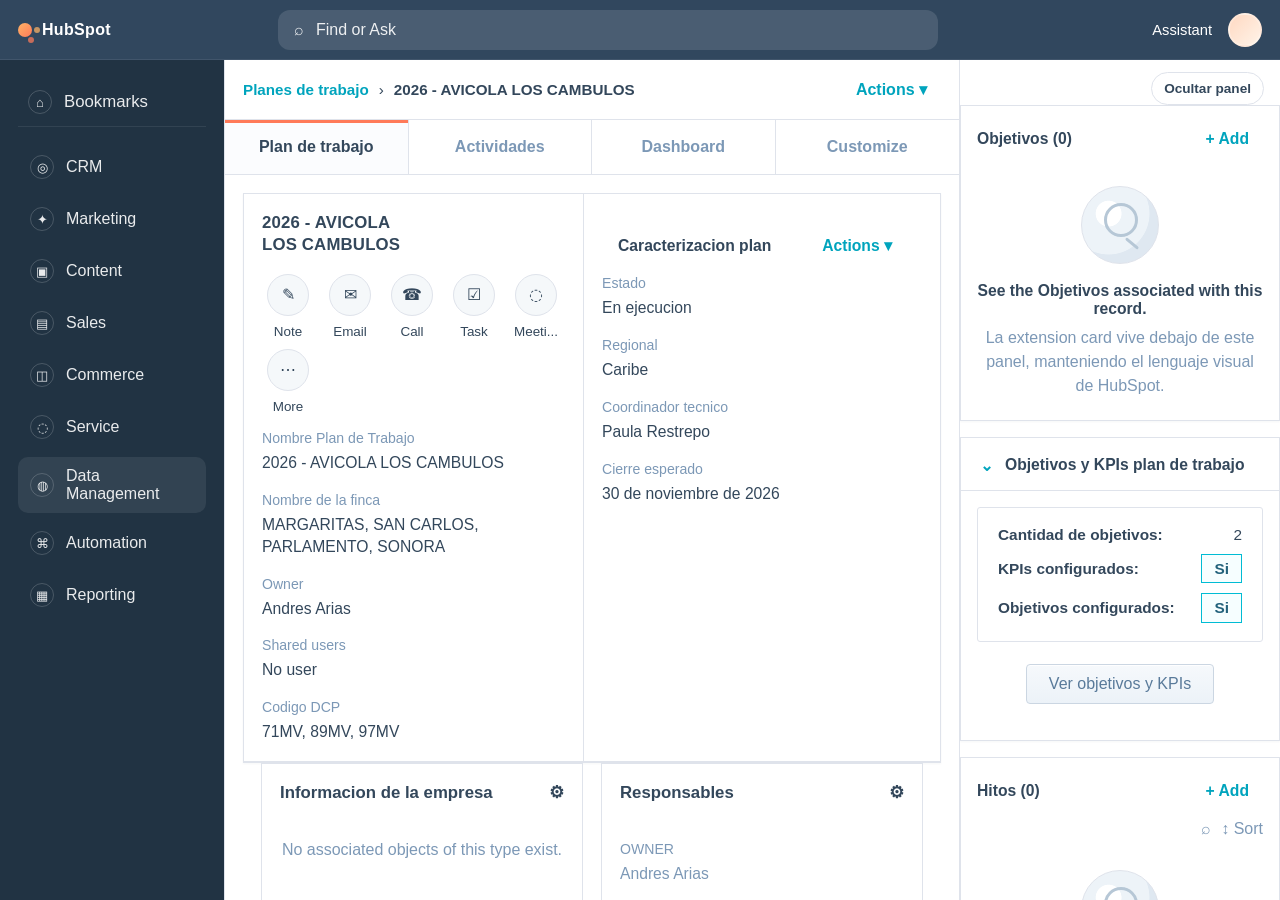
==== bios/mockup-objetivos/index.html @ b8843701 "Multiple mockup" ====
<!DOCTYPE html>
<html lang="es">
<head>
	<meta charset="UTF-8">
	<meta name="viewport" content="width=device-width, initial-scale=1.0">
	<title>Detalle HubSpot - Objetivos</title>
	<style>
		:root {
			--navy: #213343;
			--navy-soft: #2f4559;
			--surface: #f5f8fa;
			--panel: #ffffff;
			--line: #dfe3eb;
			--line-strong: #cbd6e2;
			--text: #33475b;
			--muted: #7c98b6;
			--brand: #ff7a59;
			--brand-strong: #e66a4a;
			--teal: #00a4bd;
			--teal-soft: #e5f5f8;
			--shadow: 0 10px 24px rgba(33, 51, 67, 0.08);
			--radius: 14px;
		}

		* {
			box-sizing: border-box;
		}

		body {
			margin: 0;
			min-height: 100vh;
			font-family: "Segoe UI", Aptos, sans-serif;
			background: var(--surface);
			color: var(--text);
		}

		button,
		input,
		select {
			font: inherit;
		}

		.app-shell {
			display: grid;
			grid-template-rows: 60px 1fr;
			min-height: 100vh;
		}

		.topbar {
			display: grid;
			grid-template-columns: 240px 1fr auto;
			align-items: center;
			gap: 20px;
			padding: 0 18px;
			background: #31475e;
			color: #ffffff;
			border-bottom: 1px solid rgba(255, 255, 255, 0.08);
		}

		.brand {
			display: flex;
			align-items: center;
			gap: 10px;
			font-weight: 700;
			letter-spacing: 0.02em;
		}

		.brand-mark {
			width: 14px;
			height: 14px;
			border-radius: 50%;
			background: linear-gradient(135deg, #ffb366, var(--brand));
			box-shadow: 12px 0 0 -4px rgba(255, 179, 102, 0.72), 6px 10px 0 -4px rgba(255, 122, 89, 0.72);
		}

		.searchbar {
			display: flex;
			align-items: center;
			gap: 10px;
			max-width: 660px;
			padding: 0 16px;
			height: 40px;
			border-radius: 12px;
			background: rgba(255, 255, 255, 0.12);
			color: rgba(255, 255, 255, 0.9);
		}

		.searchbar input {
			width: 100%;
			border: 0;
			outline: 0;
			color: inherit;
			background: transparent;
		}

		.searchbar input::placeholder {
			color: rgba(255, 255, 255, 0.78);
		}

		.topbar-actions {
			display: flex;
			align-items: center;
			gap: 16px;
			font-size: 0.92rem;
		}

		.avatar {
			width: 34px;
			height: 34px;
			border-radius: 50%;
			background: linear-gradient(135deg, #ffd9c2, #fff3e8);
			border: 2px solid rgba(255, 255, 255, 0.22);
		}

		.workspace {
			display: grid;
			grid-template-columns: 284px minmax(680px, 1fr) 360px;
			min-height: 0;
		}

		.workspace.is-right-rail-hidden {
			grid-template-columns: 284px minmax(680px, 1fr);
		}

		.sidebar {
			background: var(--navy);
			color: rgba(255, 255, 255, 0.9);
			padding: 18px 18px 28px;
		}

		.sidebar-section-title {
			display: flex;
			align-items: center;
			gap: 12px;
			padding: 12px 10px;
			font-size: 1.05rem;
			border-bottom: 1px solid rgba(255, 255, 255, 0.08);
			margin-bottom: 18px;
		}

		.sidebar-nav {
			display: grid;
			gap: 8px;
		}

		.sidebar-item {
			display: flex;
			align-items: center;
			gap: 12px;
			padding: 10px 12px;
			border-radius: 10px;
			color: inherit;
			text-decoration: none;
		}

		.sidebar-item:hover,
		.sidebar-item.is-active {
			background: rgba(255, 255, 255, 0.08);
		}

		.nav-icon,
		.icon-circle,
		.mini-icon {
			display: inline-flex;
			align-items: center;
			justify-content: center;
			flex: 0 0 auto;
			border-radius: 50%;
		}

		.nav-icon {
			width: 24px;
			height: 24px;
			border: 1px solid rgba(255, 255, 255, 0.18);
			font-size: 0.82rem;
		}

		.main {
			padding: 0;
			background: var(--panel);
			border-right: 1px solid var(--line);
			border-left: 1px solid var(--line);
			min-width: 0;
		}

		.workspace.is-right-rail-hidden .main {
			border-right: 0;
		}

		.main-scroll,
		.right-scroll {
			height: calc(100vh - 60px);
			overflow: auto;
		}

		.main-header {
			display: flex;
			justify-content: space-between;
			align-items: center;
			gap: 16px;
			padding: 10px 18px;
			border-bottom: 1px solid var(--line);
			background: #ffffff;
			position: sticky;
			top: 0;
			z-index: 5;
		}

		.main-header-actions {
			display: flex;
			align-items: center;
			gap: 10px;
		}

		.breadcrumb {
			display: flex;
			align-items: center;
			gap: 10px;
			font-size: 0.95rem;
		}

		.breadcrumb a {
			color: var(--teal);
			text-decoration: none;
			font-weight: 700;
		}

		.tabbar {
			display: grid;
			grid-template-columns: repeat(4, 1fr);
			border-bottom: 1px solid var(--line);
			background: #ffffff;
		}

		.tab {
			padding: 18px 12px;
			text-align: center;
			border-right: 1px solid var(--line);
			font-weight: 600;
			color: var(--text);
			cursor: pointer;
			transition: background 140ms ease, box-shadow 140ms ease, color 140ms ease;
		}

		.tab:last-child {
			border-right: 0;
		}

		.tab.is-disabled {
			cursor: default;
			color: var(--muted);
			background: #ffffff;
		}

		.tab.is-active {
			box-shadow: inset 0 3px 0 0 var(--brand);
			background: #fbfcfe;
		}

		.content-grid {
			display: grid;
			gap: 18px;
			padding: 18px;
		}

		.content-view[hidden] {
			display: none;
		}

		.embedded-card {
			background: #ffffff;
			border: 1px solid var(--line);
			box-shadow: 0 1px 2px rgba(33, 51, 67, 0.04);
			overflow: hidden;
		}

		.embedded-header {
			display: flex;
			align-items: center;
			justify-content: space-between;
			gap: 16px;
			padding: 16px 18px;
			border-bottom: 1px solid var(--line);
			background: #fbfcfe;
		}

		.embedded-header strong {
			font-size: 1rem;
		}

		.embedded-header span {
			color: var(--muted);
			font-size: 0.86rem;
		}

		.embedded-frame {
			width: 100%;
			height: 900px;
			border: 0;
			display: block;
			background: #f5f8fa;
		}

		.record-card,
		.panel-card,
		.extension-card {
			background: #ffffff;
			border: 1px solid var(--line);
			border-radius: 0;
			box-shadow: 0 1px 2px rgba(33, 51, 67, 0.04);
		}

		.record-overview {
			display: grid;
			grid-template-columns: minmax(260px, 340px) 1fr;
			border-bottom: 1px solid var(--line);
		}

		.record-main {
			padding: 18px;
			border-right: 1px solid var(--line);
		}

		.record-main h1 {
			margin: 0 0 18px;
			font-size: 1.05rem;
			line-height: 1.3;
			letter-spacing: 0.01em;
		}

		.action-strip {
			display: flex;
			gap: 10px;
			flex-wrap: wrap;
			margin-bottom: 16px;
		}

		.action-item {
			display: grid;
			justify-items: center;
			gap: 8px;
			min-width: 52px;
			color: var(--text);
			font-size: 0.84rem;
		}

		.icon-circle {
			width: 42px;
			height: 42px;
			background: #f5f8fa;
			border: 1px solid var(--line);
			font-size: 1rem;
		}

		.summary-block {
			padding: 18px;
		}

		.section-header {
			display: flex;
			align-items: center;
			justify-content: space-between;
			gap: 10px;
			padding: 18px 18px 12px;
			font-weight: 700;
			font-size: 1.05rem;
		}

		.section-header.compact {
			padding: 14px 16px 10px;
			font-size: 0.98rem;
		}

		.meta-list {
			display: grid;
			gap: 18px;
		}

		.meta-item {
			display: grid;
			gap: 6px;
		}

		.meta-item span {
			font-size: 0.88rem;
			color: var(--muted);
		}

		.meta-item strong {
			font-size: 0.98rem;
			font-weight: 500;
			line-height: 1.4;
		}

		.dual-card {
			display: grid;
			grid-template-columns: repeat(2, minmax(0, 1fr));
			gap: 18px;
			padding: 0 18px 18px;
		}

		.info-card {
			min-height: 210px;
			background: #ffffff;
			border: 1px solid var(--line);
		}

		.info-content {
			padding: 26px 18px 30px;
			text-align: center;
			color: var(--muted);
			font-size: 1rem;
		}

		.kpi-card {
			margin: 0 18px 18px;
			border: 1px solid var(--line);
			background: #ffffff;
		}

		.kpi-body {
			padding: 18px;
			display: grid;
			gap: 14px;
		}

		.kpi-title {
			font-size: 1.05rem;
			font-weight: 700;
		}

		.kpi-meta {
			display: flex;
			gap: 12px;
			flex-wrap: wrap;
			color: var(--muted);
		}

		.kpi-value {
			display: inline-flex;
			align-items: center;
			gap: 8px;
			font-size: 1.85rem;
			font-weight: 800;
			color: var(--teal);
		}

		.progress-track {
			height: 10px;
			border-radius: 999px;
			background: #eaf0f6;
			overflow: hidden;
		}

		.progress-track span {
			display: block;
			height: 100%;
			width: 72%;
			background: linear-gradient(90deg, var(--teal), var(--brand));
		}

		.right-rail {
			background: #ffffff;
		}

		.workspace.is-right-rail-hidden .right-rail {
			display: none;
		}

		.rail-header {
			display: flex;
			justify-content: flex-end;
			padding: 12px 16px 0;
		}

		.rail-toggle,
		.rail-reopen {
			display: inline-flex;
			align-items: center;
			gap: 8px;
			padding: 8px 12px;
			border: 1px solid var(--line);
			border-radius: 999px;
			background: #ffffff;
			color: var(--text);
			font-size: 0.85rem;
			font-weight: 600;
		}

		.rail-toggle:hover,
		.rail-reopen:hover {
			background: #f5f8fa;
		}

		.rail-reopen {
			display: none;
		}

		.workspace.is-right-rail-hidden .rail-reopen {
			display: inline-flex;
		}

		.panel-card + .panel-card,
		.panel-card + .extension-card,
		.extension-card + .panel-card {
			margin-top: 16px;
		}

		.panel-body {
			padding: 18px 16px 22px;
		}

		.empty-illustration {
			width: 78px;
			height: 78px;
			margin: 0 auto 18px;
			border-radius: 50%;
			background: radial-gradient(circle at 35% 35%, #ffffff 0 18%, #edf3f8 19% 58%, #dfe8f1 59% 100%);
			border: 1px solid var(--line);
			position: relative;
		}

		.empty-illustration::after {
			content: "";
			position: absolute;
			width: 28px;
			height: 28px;
			border: 3px solid #b6c7d6;
			border-radius: 50%;
			left: 22px;
			top: 16px;
		}

		.empty-illustration::before {
			content: "";
			position: absolute;
			width: 16px;
			height: 3px;
			background: #b6c7d6;
			transform: rotate(40deg);
			right: 18px;
			bottom: 18px;
			border-radius: 999px;
		}

		.empty-title,
		.empty-copy {
			text-align: center;
		}

		.empty-title {
			margin: 0 0 8px;
			font-size: 0.98rem;
			font-weight: 700;
		}

		.empty-copy {
			margin: 0;
			line-height: 1.5;
			color: var(--muted);
		}

		.panel-toolbar {
			display: flex;
			justify-content: flex-end;
			gap: 10px;
			padding: 0 16px 14px;
			color: var(--muted);
		}

		.button-link,
		.button-primary,
		.button-secondary {
			border-radius: 8px;
			padding: 10px 14px;
			cursor: pointer;
			transition: background 140ms ease, transform 140ms ease, box-shadow 140ms ease;
		}

		.button-link {
			background: transparent;
			border: 0;
			color: var(--teal);
			font-weight: 700;
		}

		.button-primary {
			border: 1px solid var(--brand);
			background: var(--brand);
			color: #ffffff;
			font-weight: 700;
			box-shadow: 0 6px 16px rgba(255, 122, 89, 0.22);
		}

		.button-secondary {
			border: 1px solid var(--line-strong);
			background: #ffffff;
			color: var(--text);
		}

		.button-primary:hover,
		.button-secondary:hover,
		.button-link:hover {
			transform: translateY(-1px);
		}

		.extension-card {
			padding-bottom: 20px;
			overflow: hidden;
			background: #ffffff;
		}

		.extension-header {
			display: flex;
			align-items: center;
			gap: 10px;
			padding: 18px 16px 16px;
			font-size: 0.98rem;
			font-weight: 800;
			color: var(--text);
			border-bottom: 1px solid var(--line);
		}

		.extension-chevron {
			display: inline-flex;
			align-items: center;
			justify-content: center;
			width: 18px;
			height: 18px;
			color: var(--teal);
			font-size: 1rem;
			font-weight: 700;
		}

		.extension-content {
			padding: 16px;
			display: grid;
			gap: 16px;
		}

		.extension-content h3 {
			margin: 0;
			font-size: 1rem;
		}

		.extension-content p {
			margin: 0;
			line-height: 1.55;
			color: var(--muted);
		}

		.extension-summary {
			padding: 18px 20px;
			border: 1px solid var(--line);
			border-radius: 3px;
			background: #ffffff;
		}

		.extension-summary-title {
			margin: 0 0 12px;
			font-size: 0.98rem;
			font-weight: 800;
		}

		.extension-summary-grid {
			display: grid;
			gap: 10px;
		}

		.extension-summary-row {
			display: grid;
			grid-template-columns: 1fr auto;
			gap: 10px;
			align-items: center;
			font-size: 0.96rem;
		}

		.extension-summary-row strong {
			font-weight: 800;
		}

		.extension-status {
			display: inline-flex;
			align-items: center;
			padding: 6px 12px;
			border: 1px solid #00bcd4;
			color: #23627c;
			background: #f6feff;
			font-weight: 700;
			line-height: 1;
		}

		.extension-link {
			display: flex;
			justify-content: flex-end;
			color: var(--teal);
			font-weight: 800;
			text-decoration: none;
		}

		.extension-actions {
			display: flex;
			justify-content: center;
			padding-top: 6px;
		}

		.chat-button {
			min-width: 84px;
			padding: 10px 22px;
			border: 1px solid var(--line-strong);
			border-radius: 4px;
			background: linear-gradient(180deg, #f6f9fc, #ecf2f8);
			color: #597a9a;
			font-weight: 500;
			box-shadow: inset 0 1px 0 rgba(255, 255, 255, 0.9);
		}

		.chat-button:hover {
			background: linear-gradient(180deg, #ffffff, #edf3f8);
			transform: translateY(-1px);
		}

		.metric-grid {
			display: grid;
			grid-template-columns: repeat(2, minmax(0, 1fr));
			gap: 10px;
		}

		.metric-pill {
			padding: 10px 12px;
			border-radius: 10px;
			background: #f5f8fa;
			border: 1px solid var(--line);
		}

		.metric-pill span {
			display: block;
			font-size: 0.78rem;
			color: var(--muted);
			margin-bottom: 4px;
		}

		.metric-pill strong {
			font-size: 1rem;
		}

		.modal-backdrop {
			position: fixed;
			inset: 0;
			background: rgba(33, 51, 67, 0.58);
			backdrop-filter: blur(7px);
			-webkit-backdrop-filter: blur(7px);
			display: none;
			align-items: center;
			justify-content: center;
			padding: 28px;
			z-index: 20;
		}

		.modal-backdrop.is-open {
			display: flex;
		}

		.modal {
			width: min(1440px, calc(100% - 96px));
			height: min(82vh, 760px);
			background: #ffffff;
			border-radius: 3px;
			box-shadow: 0 28px 80px rgba(16, 24, 32, 0.34);
			overflow: hidden;
			display: grid;
			grid-template-rows: auto 1fr;
		}

		.modal-header {
			display: flex;
			justify-content: space-between;
			align-items: center;
			gap: 16px;
			padding: 22px 34px;
			background: #11b5b9;
			color: #ffffff;
		}

		.modal-title {
			display: grid;
			gap: 6px;
		}

		.modal-title strong {
			font-size: 1.2rem;
			font-weight: 800;
		}

		.modal-title span {
			color: rgba(255, 255, 255, 0.84);
			font-size: 0.92rem;
		}

		.modal-frame {
			display: grid;
			grid-template-rows: auto 1fr;
			gap: 18px;
			padding: 26px 44px 40px;
			background: #ffffff;
			overflow: hidden;
		}

		.modal-tabs {
			display: inline-flex;
			align-items: center;
			gap: 4px;
			padding: 4px;
			border: 1px solid var(--line);
			border-radius: 999px;
			background: #f5f8fa;
			width: fit-content;
		}

		.modal-tab {
			border: 0;
			border-radius: 999px;
			padding: 6px 12px;
			background: transparent;
			color: var(--muted);
			font-weight: 700;
			font-size: 0.84rem;
			line-height: 1;
		}

		.modal-tab.is-active {
			background: #ffffff;
			color: var(--text);
			box-shadow: 0 4px 12px rgba(33, 51, 67, 0.1);
		}

		.modal-tab-panel {
			min-height: 600px;
			overflow: hidden;
		}

		.modal iframe {
			width: 100%;
			height: 100%;
			min-height: 600px;
			border: 0;
			background: #ffffff;
			display: block;
		}

		.modal-close {
			width: 38px;
			height: 38px;
			padding: 0;
			border: 0;
			border-radius: 999px;
			background: transparent;
			color: #ffffff;
			font-size: 2rem;
			line-height: 1;
			cursor: pointer;
		}

		.modal-close:hover {
			background: rgba(255, 255, 255, 0.12);
			transform: none;
		}

		.hidden {
			display: none;
		}

		@media (max-width: 1360px) {
			.workspace {
				grid-template-columns: 224px minmax(540px, 1fr) 320px;
			}

			.workspace.is-right-rail-hidden {
				grid-template-columns: 224px minmax(540px, 1fr);
			}
		}

		@media (max-width: 1120px) {
			.topbar {
				grid-template-columns: 1fr;
				height: auto;
				padding: 14px 16px;
			}

			.workspace {
				grid-template-columns: 1fr;
			}

			.sidebar {
				display: none;
			}

			.main {
				border-left: 0;
				border-right: 0;
			}

			.workspace.is-right-rail-hidden {
				grid-template-columns: 1fr;
			}

			.main-scroll,
			.right-scroll {
				height: auto;
			}
		}

		@media (max-width: 760px) {
			.record-overview,
			.dual-card,
			.metric-grid,
			.tabbar {
				grid-template-columns: 1fr;
			}

			.main-header,
			.main-header-actions {
				align-items: flex-start;
				flex-direction: column;
			}

			.extension-summary-row {
				grid-template-columns: 1fr;
			}

			.main-header {
				align-items: flex-start;
				flex-direction: column;
			}

			.action-strip {
				justify-content: flex-start;
			}

			.modal {
				width: 100%;
				height: 92vh;
			}

			.modal-header {
				padding: 18px 20px;
			}

			.modal-frame {
				padding: 14px;
			}
		}

		/* ================================================================
		   MOBILE SHELL — visible solo en pantallas pequeñas
		   ================================================================ */
		.mobile-shell {
			display: none;
		}

		@media (max-width: 680px) {
			/* Ocultar la versión desktop */
			.app-shell {
				display: none !important;
			}

			/* Mostrar el shell móvil */
			.mobile-shell {
				display: flex;
				flex-direction: column;
				min-height: 100dvh;
				background: #f3f6f9;
				font-family: "Segoe UI", Aptos, sans-serif;
				color: #213343;
			}

			/* ---- Top bar ---- */
			.m-topbar {
				display: flex;
				align-items: center;
				gap: 10px;
				padding: 14px 16px 10px;
				background: #ffffff;
				border-bottom: 1px solid #e3eaf1;
				position: sticky;
				top: 0;
				z-index: 10;
			}

			.m-back-btn {
				display: inline-flex;
				align-items: center;
				justify-content: center;
				width: 36px;
				height: 36px;
				border: none;
				background: transparent;
				color: #00a4bd;
				font-size: 1.3rem;
				cursor: pointer;
				flex: 0 0 auto;
				padding: 0;
			}

			.m-topbar-center {
				flex: 1;
				min-width: 0;
			}

			.m-topbar-eyebrow {
				font-size: 0.72rem;
				color: #7c98b6;
				text-transform: uppercase;
				letter-spacing: 0.06em;
				font-weight: 600;
			}

			.m-topbar-title {
				font-size: 1.05rem;
				font-weight: 800;
				color: #213343;
				line-height: 1.2;
				white-space: nowrap;
				overflow: hidden;
				text-overflow: ellipsis;
			}

			.m-menu-btn {
				display: inline-flex;
				align-items: center;
				justify-content: center;
				width: 36px;
				height: 36px;
				border: none;
				background: transparent;
				color: #213343;
				font-size: 1.3rem;
				cursor: pointer;
				flex: 0 0 auto;
				padding: 0;
			}

			/* ---- Tab bar ---- */
			.m-tabs {
				display: flex;
				background: #ffffff;
				border-bottom: 1px solid #e3eaf1;
				overflow-x: auto;
				scrollbar-width: none;
			}

			.m-tabs::-webkit-scrollbar {
				display: none;
			}

			.m-tab {
				flex: 0 0 auto;
				padding: 14px 20px;
				font-size: 0.92rem;
				font-weight: 600;
				color: #7c98b6;
				border: none;
				background: transparent;
				cursor: pointer;
				white-space: nowrap;
				border-bottom: 3px solid transparent;
				margin-bottom: -1px;
				transition: color 140ms ease, border-color 140ms ease;
			}

			.m-tab.is-active {
				color: #00a4bd;
				border-bottom-color: #00a4bd;
			}

			/* ---- Content area ---- */
			.m-content {
				flex: 1;
				overflow-y: auto;
				padding-bottom: 80px;
			}

			.m-panel {
				display: none;
			}

			.m-panel.is-active {
				display: block;
			}

			/* ---- Filter row ---- */
			.m-filter-row {
				padding: 12px 16px;
			}

			.m-filter-btn {
				display: inline-flex;
				align-items: center;
				gap: 8px;
				padding: 9px 16px;
				border: 1.5px solid #c5d5e4;
				border-radius: 999px;
				background: #ffffff;
				color: #213343;
				font-size: 0.88rem;
				font-weight: 600;
				cursor: pointer;
			}

			.m-filter-chevron {
				font-size: 0.8rem;
				color: #7c98b6;
			}

			/* ---- Action circles ---- */
			.m-actions {
				display: flex;
				justify-content: center;
				gap: 28px;
				padding: 20px 16px 16px;
				background: #ffffff;
				border-bottom: 1px solid #e3eaf1;
			}

			.m-action-item {
				display: flex;
				flex-direction: column;
				align-items: center;
				gap: 8px;
				cursor: pointer;
			}

			.m-action-circle {
				width: 52px;
				height: 52px;
				border-radius: 50%;
				border: 1.5px solid #c5d5e4;
				background: #ffffff;
				display: flex;
				align-items: center;
				justify-content: center;
				font-size: 1.2rem;
				color: #00a4bd;
				transition: background 140ms ease, border-color 140ms ease;
			}

			.m-action-circle:hover {
				background: #f0f6fa;
				border-color: #00a4bd;
			}

			.m-action-label {
				font-size: 0.75rem;
				color: #213343;
				font-weight: 500;
				text-align: center;
			}

			/* ---- Timeline / feed ---- */
			.m-timeline {
				padding: 16px;
				display: grid;
				gap: 8px;
			}

			.m-timeline-month {
				font-size: 1rem;
				font-weight: 700;
				color: #213343;
				padding: 8px 0 4px;
			}

			.m-feed-card {
				background: #ffffff;
				border-radius: 12px;
				padding: 14px 16px;
				box-shadow: 0 1px 4px rgba(33, 51, 67, 0.06);
				border: 1px solid #e3eaf1;
			}

			.m-feed-card-label {
				font-size: 0.8rem;
				color: #7c98b6;
				margin-bottom: 6px;
				font-weight: 500;
			}

			.m-feed-card-value {
				font-size: 0.92rem;
				color: #213343;
				font-weight: 600;
				display: inline-flex;
				align-items: center;
				gap: 6px;
				padding: 5px 12px;
				border: 1px solid #c5d5e4;
				border-radius: 6px;
				background: #f8fbfd;
			}

			/* ---- Flat list (Actividad & Información) ---- */
			.m-list-section {
				background: #ffffff;
				border-top: 1px solid #e3eaf1;
				border-bottom: 1px solid #e3eaf1;
				margin-bottom: 8px;
			}

			.m-list-section-header {
				display: flex;
				align-items: center;
				justify-content: space-between;
				padding: 16px 18px;
				background: #f3f6f9;
				border-bottom: 1px solid #e3eaf1;
				font-size: 0.95rem;
				font-weight: 600;
				color: #213343;
				cursor: pointer;
				user-select: none;
			}

			.m-list-section-header svg {
				transition: transform 200ms ease;
			}

			.m-list-section-header.is-collapsed svg {
				transform: rotate(180deg);
			}

			.m-list-row {
				display: flex;
				align-items: center;
				justify-content: space-between;
				padding: 17px 18px;
				border-bottom: 1px solid #edf2f7;
				cursor: pointer;
				background: #ffffff;
			}

			.m-list-row:last-child {
				border-bottom: none;
			}

			.m-list-row:active {
				background: #f3f8fa;
			}

			.m-list-row-label {
				font-size: 0.97rem;
				color: #213343;
				font-weight: 400;
			}

			.m-list-row-link {
				align-items: flex-start;
				gap: 12px;
			}

			.m-list-row-link-content {
				flex: 1;
				min-width: 0;
				display: grid;
				gap: 3px;
			}

			.m-list-row-link-title {
				font-size: 0.78rem;
				line-height: 1.2;
				color: #425b76;
				font-weight: 600;
			}

			.m-list-row-link-url {
				font-size: 0.99rem;
				line-height: 1.2;
				color: #0d6e79;
				font-weight: 500;
				text-decoration: none;
				white-space: nowrap;
				overflow: hidden;
				text-overflow: ellipsis;
			}

			.m-list-row-link-url:hover {
				text-decoration: underline;
			}

			.m-list-row-menu {
				border: none;
				background: transparent;
				padding: 2px 0;
				line-height: 1;
				color: #00a4bd;
				cursor: pointer;
				flex: 0 0 auto;
			}

			.m-list-row-chevron {
				color: #00a4bd;
				display: flex;
				align-items: center;
				flex: 0 0 auto;
			}

			.m-list-body.is-collapsed {
				display: none;
			}

			/* ---- Activity action buttons (above list) ---- */
			.m-activity-actions {
				display: flex;
				justify-content: center;
				padding: 14px 0 8px;
				border-bottom: 1px solid #e3eaf1;
				background: #ffffff;
				margin-bottom: 8px;
			}

			.m-activity-action-btn {
				flex: 1;
				max-width: 112px;
				display: flex;
				flex-direction: column;
				align-items: center;
				gap: 7px;
				border: none;
				background: transparent;
				cursor: pointer;
				padding: 6px 6px 10px;
			}

			.m-activity-action-icon {
				width: 48px;
				height: 48px;
				border-radius: 50%;
				border: 1.5px solid #c5d5e4;
				background: #ffffff;
				display: flex;
				align-items: center;
				justify-content: center;
				color: #00a4bd;
				transition: background 140ms ease;
			}

			.m-activity-action-btn:active .m-activity-action-icon {
				background: #eaf7fa;
			}

			.m-activity-action-label {
				font-size: 0.76rem;
				font-weight: 500;
				color: #213343;
				text-align: center;
				line-height: 1.3;
			}

			/* ---- Info panel: campo-valor ---- */
			.m-info-section {
				margin: 12px 16px;
				background: #ffffff;
				border-radius: 12px;
				border: 1px solid #e3eaf1;
				overflow: hidden;
			}

			.m-info-section-title {
				display: flex;
				justify-content: space-between;
				align-items: center;
				padding: 14px 16px;
				border-bottom: 1px solid #e3eaf1;
				font-size: 0.9rem;
				font-weight: 700;
				color: #213343;
			}

			.m-info-section-edit {
				font-size: 0.8rem;
				color: #00a4bd;
				font-weight: 600;
				border: none;
				background: transparent;
				cursor: pointer;
			}

			.m-info-item {
				display: grid;
				grid-template-columns: 1fr 1fr;
				gap: 4px 12px;
				padding: 12px 16px;
				border-bottom: 1px solid #f0f5fa;
				align-items: start;
			}

			.m-info-item:last-child {
				border-bottom: none;
			}

			.m-info-label {
				font-size: 0.76rem;
				color: #7c98b6;
				font-weight: 600;
				text-transform: uppercase;
				letter-spacing: 0.04em;
				padding-top: 2px;
			}

			.m-info-value {
				font-size: 0.88rem;
				font-weight: 600;
				color: #213343;
				text-align: right;
			}

			/* ---- Objetivos panel ---- */
			.m-obj-card {
				margin: 12px 16px;
				background: #ffffff;
				border-radius: 12px;
				border: 1px solid #e3eaf1;
				overflow: hidden;
			}

			.m-obj-header {
				display: flex;
				align-items: center;
				justify-content: space-between;
				padding: 12px 16px;
				border-bottom: 1px solid #e3eaf1;
				background: #f8fbfd;
			}

			.m-obj-category {
				font-size: 0.72rem;
				text-transform: uppercase;
				letter-spacing: 0.1em;
				font-weight: 800;
				color: #00a4bd;
			}

			.m-obj-title {
				font-size: 0.92rem;
				font-weight: 700;
				color: #213343;
				padding: 12px 16px 6px;
			}

			.m-obj-meta {
				display: flex;
				gap: 8px;
				flex-wrap: wrap;
				padding: 0 16px 12px;
			}

			.m-tag {
				font-size: 0.74rem;
				padding: 3px 10px;
				border-radius: 999px;
				background: #eaf5f8;
				color: #0e7a90;
				font-weight: 600;
				border: 1px solid rgba(0,164,189,0.2);
			}

			.m-tag.warn {
				background: #fff4ec;
				color: #c45c1a;
				border-color: rgba(255,122,89,0.2);
			}

			.m-tag.ok {
				background: #e8faf5;
				color: #0a7256;
				border-color: rgba(0,189,165,0.2);
			}

			.m-task-row {
				display: flex;
				align-items: center;
				gap: 12px;
				padding: 10px 16px;
				border-top: 1px solid #f0f5fa;
			}

			.m-task-status-dot {
				width: 10px;
				height: 10px;
				border-radius: 50%;
				flex: 0 0 auto;
			}

			.m-task-status-dot.en-curso { background: #ffb366; }
			.m-task-status-dot.cumplido { background: #00bda5; }
			.m-task-status-dot.estancado { background: #f2545b; }

			.m-task-info {
				flex: 1;
				min-width: 0;
			}

			.m-task-name {
				font-size: 0.85rem;
				font-weight: 600;
				color: #213343;
				white-space: nowrap;
				overflow: hidden;
				text-overflow: ellipsis;
			}

			.m-task-sub {
				font-size: 0.75rem;
				color: #7c98b6;
				margin-top: 2px;
			}

			.m-task-pct {
				font-size: 0.82rem;
				font-weight: 800;
				color: #00a4bd;
				flex: 0 0 auto;
			}

			/* ---- Ver más ---- */
			.m-view-all {
				display: flex;
				justify-content: center;
				padding: 12px 16px;
			}

			.m-view-all button {
				width: 100%;
				padding: 12px;
				border: 1.5px solid #c5d5e4;
				border-radius: 10px;
				background: #ffffff;
				color: #00a4bd;
				font-size: 0.88rem;
				font-weight: 700;
				cursor: pointer;
			}

			/* ---- KPI card ---- */
			.m-kpi-card {
				margin: 12px 16px;
				background: #ffffff;
				border-radius: 12px;
				border: 1px solid #e3eaf1;
				padding: 14px 16px;
			}

			.m-kpi-label {
				font-size: 0.72rem;
				text-transform: uppercase;
				letter-spacing: 0.08em;
				color: #7c98b6;
				font-weight: 700;
				margin-bottom: 4px;
			}

			.m-kpi-name {
				font-size: 0.95rem;
				font-weight: 700;
				color: #213343;
				margin-bottom: 8px;
			}

			.m-kpi-meta {
				font-size: 0.76rem;
				color: #7c98b6;
				margin-bottom: 10px;
			}

			.m-kpi-value {
				font-size: 1.6rem;
				font-weight: 800;
				color: #00a4bd;
				display: flex;
				align-items: baseline;
				gap: 8px;
			}

			.m-kpi-value small {
				font-size: 0.82rem;
				color: #7c98b6;
				font-weight: 500;
			}

			.m-kpi-bar {
				height: 8px;
				border-radius: 999px;
				background: #e3eaf1;
				overflow: hidden;
				margin-top: 10px;
			}

			.m-kpi-bar-fill {
				height: 100%;
				border-radius: inherit;
				background: linear-gradient(90deg, #00a4bd, #ff7a59);
			}

			/* ---- Bottom nav ---- */
			.m-bottom-nav {
				position: fixed;
				bottom: 0;
				left: 0;
				right: 0;
				height: 64px;
				background: #ffffff;
				border-top: 1px solid #e3eaf1;
				display: flex;
				align-items: stretch;
				z-index: 10;
			}

			.m-nav-item {
				flex: 1;
				display: flex;
				flex-direction: column;
				align-items: center;
				justify-content: center;
				gap: 3px;
				font-size: 0.65rem;
				font-weight: 600;
				color: #7c98b6;
				cursor: pointer;
				border: none;
				background: transparent;
				padding: 0;
			}

			.m-nav-item.is-active {
				color: #00a4bd;
			}

			.m-nav-icon {
				font-size: 1.2rem;
				color: #00a4bd;
				display: flex;
				align-items: center;
				justify-content: center;
			}
		}
	</style>
</head>
<body>
	<div class="app-shell">
		<header class="topbar">
			<div class="brand">
				<span class="brand-mark" aria-hidden="true"></span>
				<span>HubSpot</span>
			</div>
			<label class="searchbar" aria-label="Buscar">
				<span aria-hidden="true">⌕</span>
				<input type="text" value="Find or Ask" aria-label="Find or Ask">
			</label>
			<div class="topbar-actions">
				<span>Assistant</span>
				<div class="avatar" aria-hidden="true"></div>
			</div>
		</header>

		<div class="workspace">
			<aside class="sidebar">
				<div class="sidebar-section-title">
					<span class="nav-icon">⌂</span>
					<span>Bookmarks</span>
				</div>
				<nav class="sidebar-nav" aria-label="Principal">
					<a class="sidebar-item" href="#"><span class="nav-icon">◎</span><span>CRM</span></a>
					<a class="sidebar-item" href="#"><span class="nav-icon">✦</span><span>Marketing</span></a>
					<a class="sidebar-item" href="#"><span class="nav-icon">▣</span><span>Content</span></a>
					<a class="sidebar-item" href="#"><span class="nav-icon">▤</span><span>Sales</span></a>
					<a class="sidebar-item" href="#"><span class="nav-icon">◫</span><span>Commerce</span></a>
					<a class="sidebar-item" href="#"><span class="nav-icon">◌</span><span>Service</span></a>
					<a class="sidebar-item is-active" href="#"><span class="nav-icon">◍</span><span>Data Management</span></a>
					<a class="sidebar-item" href="#"><span class="nav-icon">⌘</span><span>Automation</span></a>
					<a class="sidebar-item" href="#"><span class="nav-icon">▦</span><span>Reporting</span></a>
				</nav>
			</aside>

			<main class="main">
				<div class="main-scroll">
					<div class="main-header">
						<div class="breadcrumb">
							<a href="#">Planes de trabajo</a>
							<span>›</span>
							<strong>2026 - AVICOLA LOS CAMBULOS</strong>
						</div>
						<div class="main-header-actions">
							<button class="rail-reopen" id="showRightRail" type="button" aria-expanded="true" aria-controls="rightRail">Mostrar panel derecho</button>
							<button class="button-link" type="button">Actions ▾</button>
						</div>
					</div>

					<div class="tabbar" role="tablist" aria-label="Secciones">
						<div class="tab is-active" role="tab" aria-selected="true" tabindex="0" data-view="plan">Plan de trabajo</div>
						<div class="tab is-disabled" role="tab" aria-selected="false" aria-disabled="true">Actividades</div>
						<div class="tab is-disabled" role="tab" aria-selected="false" aria-disabled="true">Dashboard</div>
						<div class="tab is-disabled" role="tab" aria-selected="false" aria-disabled="true">Customize</div>
					</div>

					<div class="content-grid">
						<div class="content-view" data-content="plan">
						<section class="record-card">
							<div class="record-overview">
								<div class="record-main">
									<h1>2026 - AVICOLA<br>LOS CAMBULOS</h1>
									<div class="action-strip">
										<div class="action-item"><span class="icon-circle">✎</span><span>Note</span></div>
										<div class="action-item"><span class="icon-circle">✉</span><span>Email</span></div>
										<div class="action-item"><span class="icon-circle">☎</span><span>Call</span></div>
										<div class="action-item"><span class="icon-circle">☑</span><span>Task</span></div>
										<div class="action-item"><span class="icon-circle">◌</span><span>Meeti...</span></div>
										<div class="action-item"><span class="icon-circle">⋯</span><span>More</span></div>
									</div>

									<div class="meta-list">
										<div class="meta-item">
											<span>Nombre Plan de Trabajo</span>
											<strong>2026 - AVICOLA LOS CAMBULOS</strong>
										</div>
										<div class="meta-item">
											<span>Nombre de la finca</span>
											<strong>MARGARITAS, SAN CARLOS, PARLAMENTO, SONORA</strong>
										</div>
										<div class="meta-item">
											<span>Owner</span>
											<strong>Andres Arias</strong>
										</div>
										<div class="meta-item">
											<span>Shared users</span>
											<strong>No user</strong>
										</div>
										<div class="meta-item">
											<span>Codigo DCP</span>
											<strong>71MV, 89MV, 97MV</strong>
										</div>
									</div>
								</div>

								<div class="summary-block">
									<div class="section-header compact">
										<span>Caracterizacion plan</span>
										<button class="button-link" type="button">Actions ▾</button>
									</div>
									<div class="meta-list">
										<div class="meta-item">
											<span>Estado</span>
											<strong>En ejecucion</strong>
										</div>
										<div class="meta-item">
											<span>Regional</span>
											<strong>Caribe</strong>
										</div>
										<div class="meta-item">
											<span>Coordinador tecnico</span>
											<strong>Paula Restrepo</strong>
										</div>
										<div class="meta-item">
											<span>Cierre esperado</span>
											<strong>30 de noviembre de 2026</strong>
										</div>
									</div>
								</div>
							</div>
						</section>

						<div class="dual-card">
							<section class="info-card">
								<div class="section-header">
									<span>Informacion de la empresa</span>
									<span class="mini-icon">⚙</span>
								</div>
								<div class="info-content">No associated objects of this type exist.</div>
							</section>

							<section class="info-card">
								<div class="section-header">
									<span>Responsables</span>
									<span class="mini-icon">⚙</span>
								</div>
								<div class="info-content" style="text-align:left; display:grid; gap:18px;">
									<div class="meta-item"><span>OWNER</span><strong>Andres Arias</strong></div>
									<div class="meta-item"><span>REQUIERO ESPECIALISTA</span><strong>--</strong></div>
									<div class="meta-item"><span>SHARED USERS</span><strong>--</strong></div>
								</div>
							</section>
						</div>

						<section class="kpi-card">
							<div class="section-header">
								<span>KPIs</span>
								<span class="mini-icon">⌄</span>
							</div>
							<div class="kpi-body">
								<div class="kpi-title">Hembras Trabajando</div>
								<div class="kpi-meta">
									<span>Association: MARGARITAS, SAN CARLOS, PARLAMENTO, SONORA</span>
									<span>Ultima actualizacion: hoy 08:45</span>
								</div>
								<div class="kpi-value">72% <small style="font-size:0.9rem; color:var(--muted); font-weight:600;">avance del plan</small></div>
								<div class="progress-track" aria-hidden="true"><span></span></div>
							</div>
						</section>
						</div>

						<div class="content-view" data-content="embedded" hidden>
							<section class="embedded-card">
								<div class="embedded-header">
									<div>
										<strong id="embeddedContentTitle">Objetivos</strong>
										<span id="embeddedContentDescription">Vista embebida de los objetivos del plan de trabajo.</span>
									</div>
								</div>
								<iframe class="embedded-frame" id="contentGridFrame" src="iframe_unificado.html?embedded=true" title="Objetivos y KPIs"></iframe>
							</section>
						</div>
					</div>
				</div>
			</main>

			<aside class="right-rail" id="rightRail">
				<div class="right-scroll">
					<div class="rail-header">
						<button class="rail-toggle" id="hideRightRail" type="button" aria-expanded="true" aria-controls="rightRail">Ocultar panel</button>
					</div>
					<section class="panel-card">
						<div class="section-header compact">
							<span>Objetivos (0)</span>
							<button class="button-link" type="button">+ Add</button>
						</div>
						<div class="panel-body">
							<div class="empty-illustration" aria-hidden="true"></div>
							<p class="empty-title">See the Objetivos associated with this record.</p>
							<p class="empty-copy">La extension card vive debajo de este panel, manteniendo el lenguaje visual de HubSpot.</p>
						</div>
					</section>

					<section class="extension-card" aria-labelledby="extensionTitle">
						<div class="extension-header">
							<span class="extension-chevron" aria-hidden="true">⌄</span>
							<span id="extensionTitle">Objetivos y KPIs plan de trabajo</span>
						</div>
						<div class="extension-content">
							<div class="extension-summary">
								
								<div class="extension-summary-grid">
									<div class="extension-summary-row">
										<strong>Cantidad de objetivos:</strong>
										<span>2</span>
									</div>
									<div class="extension-summary-row">
										<strong>KPIs configurados:</strong>
										<span class="extension-status">Si</span>
									</div>
									<div class="extension-summary-row">
										<strong>Objetivos configurados:</strong>
										<span class="extension-status">Si</span>
									</div>
								</div>
							</div>
							<div class="extension-actions">
								<button class="chat-button" id="openObjectivesModal" type="button">Ver objetivos y KPIs</button>
							</div>
						</div>
					</section>

					<section class="panel-card">
						<div class="section-header compact">
							<span>Hitos (0)</span>
							<button class="button-link" type="button">+ Add</button>
						</div>
						<div class="panel-toolbar">
							<span>⌕</span>
							<span>↕ Sort</span>
						</div>
						<div class="panel-body">
							<div class="empty-illustration" aria-hidden="true"></div>
							<p class="empty-title">No associations match the current search and filters.</p>
							<p class="empty-copy">Try a different search or change filters to broaden your search.</p>
						</div>
					</section>

					<section class="panel-card">
						<div class="section-header compact">
							<span>Companies (0)</span>
							<button class="button-link" type="button">+ Add</button>
						</div>
						<div class="panel-body">
							<div class="empty-illustration" aria-hidden="true"></div>
							<p class="empty-title">No companies associated yet.</p>
							<p class="empty-copy">Este bloque se deja como dummy para mantener el layout del detalle.</p>
						</div>
					</section>
				</div>
			</aside>
		</div>
	</div>

	<div class="modal-backdrop" id="objectivesModal" aria-hidden="true">
		<div class="modal" role="dialog" aria-modal="true" aria-labelledby="modalTitle">
			<div class="modal-header">
				<div class="modal-title">
					<strong id="modalTitle">Objetivos y KPIs</strong>
				</div>
				<button class="modal-close" id="closeObjectivesModal" type="button" aria-label="Cerrar popup">×</button>
			</div>
			<div class="modal-frame">
				<div class="modal-tab-panel">
					<iframe id="modalContentFrame" src="iframe_unificado.html?embedded=true" title="Objetivos y KPIs"></iframe>
				</div>
			</div>
		</div>
	</div>

	<script>
		const tabs = Array.from(document.querySelectorAll(".tabbar .tab[data-view]"));
		const workspace = document.querySelector(".workspace");
		const planView = document.querySelector('[data-content="plan"]');
		const embeddedView = document.querySelector('[data-content="embedded"]');
		const embeddedFrame = document.getElementById("contentGridFrame");
		const embeddedTitle = document.getElementById("embeddedContentTitle");
		const embeddedDescription = document.getElementById("embeddedContentDescription");
		const hideRightRailButton = document.getElementById("hideRightRail");
		const showRightRailButton = document.getElementById("showRightRail");
		const modal = document.getElementById("objectivesModal");
		const openButton = document.getElementById("openObjectivesModal");
		const closeButton = document.getElementById("closeObjectivesModal");
		const modalTabs = Array.from(document.querySelectorAll(".modal-tab"));
		const modalContentFrame = document.getElementById("modalContentFrame");
		
		function setRightRailVisibility(isVisible) {
			workspace.classList.toggle("is-right-rail-hidden", !isVisible);
			hideRightRailButton.setAttribute("aria-expanded", isVisible ? "true" : "false");
			showRightRailButton.setAttribute("aria-expanded", isVisible ? "true" : "false");
			showRightRailButton.hidden = isVisible;
		}

		function activateTab(viewName) {
			const selectedTab = tabs.find((tab) => tab.dataset.view === viewName);

			if (!selectedTab) {
				return;
			}

			tabs.forEach((tab) => {
				const isSelected = tab === selectedTab;
				tab.classList.toggle("is-active", isSelected);
				tab.setAttribute("aria-selected", isSelected ? "true" : "false");
			});

			if (viewName === "plan") {
				planView.hidden = false;
				embeddedView.hidden = true;
				return;
			}

			planView.hidden = true;
			embeddedView.hidden = false;
			embeddedTitle.textContent = selectedTab.dataset.title;
			embeddedDescription.textContent = selectedTab.dataset.description;
			embeddedFrame.src = selectedTab.dataset.src;
			embeddedFrame.title = selectedTab.dataset.title;
		}

		tabs.forEach((tab) => {
			tab.addEventListener("click", () => {
				activateTab(tab.dataset.view);
			});

			tab.addEventListener("keydown", (event) => {
				if (event.key === "Enter" || event.key === " ") {
					event.preventDefault();
					activateTab(tab.dataset.view);
				}
			});
		});

		hideRightRailButton.addEventListener("click", () => {
			setRightRailVisibility(false);
		});

		showRightRailButton.addEventListener("click", () => {
			setRightRailVisibility(true);
		});

		function activateModalTab(viewName) {
			const selectedTab = modalTabs.find((tab) => tab.dataset.modalView === viewName);

			if (!selectedTab) {
				return;
			}

			modalTabs.forEach((tab) => {
				const isSelected = tab === selectedTab;
				tab.classList.toggle("is-active", isSelected);
				tab.setAttribute("aria-selected", isSelected ? "true" : "false");
			});

			modalContentFrame.src = selectedTab.dataset.src;
			modalContentFrame.title = "Objetivos y KPIs";
		}

		modalTabs.forEach((tab) => {
			tab.addEventListener("click", () => {
				activateModalTab(tab.dataset.modalView);
			});

			tab.addEventListener("keydown", (event) => {
				if (event.key === "Enter" || event.key === " ") {
					event.preventDefault();
					activateModalTab(tab.dataset.modalView);
				}
			});
		});

		function openModal() {
			activateModalTab("objetivos");
			modal.classList.add("is-open");
			modal.setAttribute("aria-hidden", "false");
			document.body.style.overflow = "hidden";
		}

		function closeModal() {
			modal.classList.remove("is-open");
			modal.setAttribute("aria-hidden", "true");
			document.body.style.overflow = "";
		}

		openButton.addEventListener("click", openModal);
		closeButton.addEventListener("click", closeModal);

		modal.addEventListener("click", (event) => {
			if (event.target === modal) {
				closeModal();
			}
		});

		document.addEventListener("keydown", (event) => {
			if (event.key === "Escape" && modal.classList.contains("is-open")) {
				closeModal();
			}
		});

		setRightRailVisibility(true);

		/* ---- Mobile shell logic ---- */
		document.addEventListener('DOMContentLoaded', () => {
			const mTabs = document.querySelectorAll('.m-tab');
			const mPanels = document.querySelectorAll('.m-panel');

			mTabs.forEach(tab => {
				tab.addEventListener('click', () => {
					const target = tab.dataset.panel;
					mTabs.forEach(t => t.classList.toggle('is-active', t === tab));
					mPanels.forEach(p => p.classList.toggle('is-active', p.dataset.panel === target));
				});
			});
		});
	</script>

	<!-- ================================================================
	     MOBILE SHELL (only visible ≤ 680px)
	     ================================================================ -->
	<div class="mobile-shell">

		<!-- Top bar -->
		<header class="m-topbar">
			<button class="m-back-btn" aria-label="Volver">&#8592;</button>
			<div class="m-topbar-center">
				<div class="m-topbar-eyebrow">Planes de trabajo</div>
				<div class="m-topbar-title">Plan de Trabajo 2026</div>
			</div>
			<button class="m-menu-btn" aria-label="Más opciones">&#8942;</button>
		</header>

		<!-- Tabs -->
		<nav class="m-tabs" role="tablist">
			<button class="m-tab is-active" data-panel="actividad" role="tab">Actividad</button>
			<button class="m-tab" data-panel="asociaciones" role="tab">Objetivos &amp; KPIs</button>
			<button class="m-tab" data-panel="informacion" role="tab">Información</button>
		</nav>

		<!-- Scrollable content -->
		<div class="m-content">

			<!-- Panel: Actividad -->
			<div class="m-panel is-active" data-panel="actividad">

				<!-- Botones de acción -->
				<div class="m-activity-actions">
					<button class="m-activity-action-btn">
						<div class="m-activity-action-icon">
							<svg xmlns="http://www.w3.org/2000/svg" width="20" height="20" viewBox="0 0 24 24" fill="none" stroke="currentColor" stroke-width="2" stroke-linecap="round" stroke-linejoin="round"><path d="M11 4H4a2 2 0 0 0-2 2v14a2 2 0 0 0 2 2h14a2 2 0 0 0 2-2v-7"/><path d="M18.5 2.5a2.121 2.121 0 0 1 3 3L12 15l-4 1 1-4 9.5-9.5z"/></svg>
						</div>
						<span class="m-activity-action-label">Agregar nota</span>
					</button>
					<button class="m-activity-action-btn">
						<div class="m-activity-action-icon">
							<svg xmlns="http://www.w3.org/2000/svg" width="20" height="20" viewBox="0 0 24 24" fill="none" stroke="currentColor" stroke-width="2" stroke-linecap="round" stroke-linejoin="round"><polyline points="20 6 9 17 4 12"/></svg>
						</div>
						<span class="m-activity-action-label">Agregar tarea</span>
					</button>
					<button class="m-activity-action-btn">
						<div class="m-activity-action-icon">
							<svg xmlns="http://www.w3.org/2000/svg" width="20" height="20" viewBox="0 0 24 24" fill="none" stroke="currentColor" stroke-width="2" stroke-linecap="round" stroke-linejoin="round"><path d="M22 16.92v3a2 2 0 0 1-2.18 2 19.79 19.79 0 0 1-8.63-3.07A19.5 19.5 0 0 1 4.69 12 19.79 19.79 0 0 1 1.71 3.38 2 2 0 0 1 3.68 1h3a2 2 0 0 1 2 1.72 12.84 12.84 0 0 0 .7 2.81 2 2 0 0 1-.45 2.11L8.09 9.91a16 16 0 0 0 6 6l1.27-1.27a2 2 0 0 1 2.11-.45 12.84 12.84 0 0 0 2.81.7A2 2 0 0 1 22 16.92z"/></svg>
						</div>
						<span class="m-activity-action-label">Registrar actividad</span>
					</button>
				</div>

				<!-- Feed cronológico -->
				<div class="m-timeline">
					<div class="m-timeline-month">abril 2026</div>

					<div class="m-feed-card">
						<div class="m-feed-card-label">Estado del plan actualizado</div>
						<div class="m-feed-card-value">En curso &rarr; Cumplido</div>
					</div>

					<div class="m-feed-card">
						<div class="m-feed-card-label">Reunión de revisión agendada</div>
						<div class="m-feed-card-value">Revisión Q2 · 16 abr</div>
					</div>

					<div class="m-feed-card">
						<div class="m-feed-card-label">Tarea completada</div>
						<div class="m-feed-card-value">Informe de resultados Q1 2026</div>
					</div>

					<div class="m-timeline-month">enero 2026</div>

					<div class="m-feed-card">
						<div class="m-feed-card-label">Nota registrada</div>
						<div class="m-feed-card-value">Inicio de plan — alineación de objetivos</div>
					</div>

					<div class="m-feed-card">
						<div class="m-feed-card-label">KPI actualizado</div>
						<div class="m-feed-card-value">Satisfacción del cliente: 87%</div>
					</div>
				</div>

			</div>

			<!-- Panel: Objetivos & KPIs -->
			<div class="m-panel" data-panel="asociaciones">

				<!-- KPI cards -->
				<div class="m-kpi-card">
					<div class="m-kpi-label">KPI Principal</div>
					<div class="m-kpi-name">Satisfacción del cliente (NPS)</div>
					<div class="m-kpi-meta">Meta: 90 · Actual: 87 · Frecuencia mensual</div>
					<div class="m-kpi-value">87% <small>/ 90% meta</small></div>
					<div class="m-kpi-bar"><div class="m-kpi-bar-fill" style="width:97%"></div></div>
				</div>

				<div class="m-kpi-card">
					<div class="m-kpi-label">KPI Secundario</div>
					<div class="m-kpi-name">Cierre de nuevos negocios</div>
					<div class="m-kpi-meta">Meta: 20 · Actual: 14 · Frecuencia trimestral</div>
					<div class="m-kpi-value">14 <small>/ 20 meta</small></div>
					<div class="m-kpi-bar"><div class="m-kpi-bar-fill" style="width:70%"></div></div>
				</div>

				<!-- Objetivos cards -->
				<div class="m-obj-card">
					<div class="m-obj-header">
						<span class="m-obj-category">Crecimiento</span>
						<span class="m-tag">3 hitos</span>
					</div>
					<div class="m-obj-title">Expandir presencia en 2 mercados nuevos</div>
					<div class="m-obj-meta">
						<span class="m-tag warn">En proceso</span>
						<span class="m-tag">60%</span>
					</div>
					<div class="m-task-row">
						<div class="m-task-status-dot en-curso"></div>
						<div class="m-task-info">
							<div class="m-task-name">Hito: Investigación de mercado</div>
							<div class="m-task-sub">2 tareas · vence 28 feb</div>
						</div>
						<div class="m-task-pct">80%</div>
					</div>
					<div class="m-task-row">
						<div class="m-task-status-dot cumplido"></div>
						<div class="m-task-info">
							<div class="m-task-name">Hito: Alianza estratégica firmada</div>
							<div class="m-task-sub">1 tarea · completado</div>
						</div>
						<div class="m-task-pct">100%</div>
					</div>
				</div>

				<div class="m-obj-card">
					<div class="m-obj-header">
						<span class="m-obj-category">Retención</span>
						<span class="m-tag">2 hitos</span>
					</div>
					<div class="m-obj-title">Reducir churn por debajo del 5%</div>
					<div class="m-obj-meta">
						<span class="m-tag ok">Cumplido</span>
						<span class="m-tag">100%</span>
					</div>
					<div class="m-task-row">
						<div class="m-task-status-dot cumplido"></div>
						<div class="m-task-info">
							<div class="m-task-name">Hito: Programa de onboarding</div>
							<div class="m-task-sub">3 tareas · completado</div>
						</div>
						<div class="m-task-pct">100%</div>
					</div>
				</div>

				<div class="m-view-all">
					<button onclick="document.querySelector('.app-shell').style.cssText=''; document.querySelector('.mobile-shell').style.display='none';">Ver tabla completa de objetivos &#8594;</button>
				</div>
			</div>

			<!-- Panel: Información -->
			<div class="m-panel" data-panel="informacion">

				<div class="m-list-section">
					<div class="m-list-section-header" onclick="this.classList.toggle('is-collapsed'); this.nextElementSibling.classList.toggle('is-collapsed')">
						Acerca de este objeto Planes de trabajo
						<svg xmlns="http://www.w3.org/2000/svg" width="16" height="16" viewBox="0 0 24 24" fill="none" stroke="#213343" stroke-width="2.5" stroke-linecap="round" stroke-linejoin="round"><polyline points="18 15 12 9 6 15"/></svg>
					</div>
					<div class="m-list-body">
						<div class="m-list-row m-list-row-link">
							<div class="m-list-row-link-content">
								<span class="m-list-row-link-title">Objetivos y KPIs</span>
								<a class="m-list-row-link-url" href="iframe_unificado.html" target="_blank" rel="noopener">iframe_unificado.html</a>
							</div>
							<button class="m-list-row-menu" aria-label="Opciones del enlace">
								<svg xmlns="http://www.w3.org/2000/svg" width="16" height="16" viewBox="0 0 24 24" fill="currentColor"><circle cx="12" cy="5" r="2"/><circle cx="12" cy="12" r="2"/><circle cx="12" cy="19" r="2"/></svg>
							</button>
						</div>
						<div class="m-list-row">
							<span class="m-list-row-label">Acompañamiento técnico presencial</span>
						</div>
						<div class="m-list-row">
							<span class="m-list-row-label">Alimento 1</span>
							<span class="m-list-row-chevron"><svg xmlns="http://www.w3.org/2000/svg" width="14" height="14" viewBox="0 0 24 24" fill="none" stroke="currentColor" stroke-width="2.5" stroke-linecap="round" stroke-linejoin="round"><polyline points="6 9 12 15 18 9"/></svg></span>
						</div>
						<div class="m-list-row">
							<span class="m-list-row-label">Alimento 2</span>
							<span class="m-list-row-chevron"><svg xmlns="http://www.w3.org/2000/svg" width="14" height="14" viewBox="0 0 24 24" fill="none" stroke="currentColor" stroke-width="2.5" stroke-linecap="round" stroke-linejoin="round"><polyline points="6 9 12 15 18 9"/></svg></span>
						</div>
						<div class="m-list-row">
							<span class="m-list-row-label">Alimento 3</span>
							<span class="m-list-row-chevron"><svg xmlns="http://www.w3.org/2000/svg" width="14" height="14" viewBox="0 0 24 24" fill="none" stroke="currentColor" stroke-width="2.5" stroke-linecap="round" stroke-linejoin="round"><polyline points="6 9 12 15 18 9"/></svg></span>
						</div>
						<div class="m-list-row">
							<span class="m-list-row-label">Potencial</span>
						</div>
						<div class="m-list-row">
							<span class="m-list-row-label">Bonificación</span>
							<span class="m-list-row-chevron"><svg xmlns="http://www.w3.org/2000/svg" width="14" height="14" viewBox="0 0 24 24" fill="none" stroke="currentColor" stroke-width="2.5" stroke-linecap="round" stroke-linejoin="round"><polyline points="6 9 12 15 18 9"/></svg></span>
						</div>
						<div class="m-list-row">
							<span class="m-list-row-label">Capacidad instalada</span>
						</div>
						<div class="m-list-row">
							<span class="m-list-row-label">Capacitación Equipo del Cliente</span>
							<span class="m-list-row-chevron"><svg xmlns="http://www.w3.org/2000/svg" width="14" height="14" viewBox="0 0 24 24" fill="none" stroke="currentColor" stroke-width="2.5" stroke-linecap="round" stroke-linejoin="round"><polyline points="6 9 12 15 18 9"/></svg></span>
						</div>
						<div class="m-list-row">
							<span class="m-list-row-label">Canal de distribución</span>
							<span class="m-list-row-chevron"><svg xmlns="http://www.w3.org/2000/svg" width="14" height="14" viewBox="0 0 24 24" fill="none" stroke="currentColor" stroke-width="2.5" stroke-linecap="round" stroke-linejoin="round"><polyline points="6 9 12 15 18 9"/></svg></span>
						</div>
						<div class="m-list-row">
							<span class="m-list-row-label">Segmento</span>
							<span class="m-list-row-chevron"><svg xmlns="http://www.w3.org/2000/svg" width="14" height="14" viewBox="0 0 24 24" fill="none" stroke="currentColor" stroke-width="2.5" stroke-linecap="round" stroke-linejoin="round"><polyline points="6 9 12 15 18 9"/></svg></span>
						</div>
						<div class="m-list-row">
							<span class="m-list-row-label">Propietario</span>
						</div>
						<div class="m-list-row">
							<span class="m-list-row-label">Estado</span>
							<span class="m-list-row-chevron"><svg xmlns="http://www.w3.org/2000/svg" width="14" height="14" viewBox="0 0 24 24" fill="none" stroke="currentColor" stroke-width="2.5" stroke-linecap="round" stroke-linejoin="round"><polyline points="6 9 12 15 18 9"/></svg></span>
						</div>
						<div class="m-list-row">
							<span class="m-list-row-label">Fecha de inicio</span>
							<span class="m-list-row-chevron"><svg xmlns="http://www.w3.org/2000/svg" width="14" height="14" viewBox="0 0 24 24" fill="none" stroke="currentColor" stroke-width="2.5" stroke-linecap="round" stroke-linejoin="round"><polyline points="6 9 12 15 18 9"/></svg></span>
						</div>
						<div class="m-list-row">
							<span class="m-list-row-label">Fecha de cierre</span>
							<span class="m-list-row-chevron"><svg xmlns="http://www.w3.org/2000/svg" width="14" height="14" viewBox="0 0 24 24" fill="none" stroke="currentColor" stroke-width="2.5" stroke-linecap="round" stroke-linejoin="round"><polyline points="6 9 12 15 18 9"/></svg></span>
						</div>
					</div>
				</div>

			</div>

		</div><!-- /.m-content -->

		<!-- Bottom navigation -->
		<nav class="m-bottom-nav" role="navigation">
			<button class="m-nav-item is-active">
				<span class="m-nav-icon">
					<svg xmlns="http://www.w3.org/2000/svg" width="22" height="22" viewBox="0 0 24 24" fill="none" stroke="currentColor" stroke-width="2" stroke-linecap="round" stroke-linejoin="round"><path d="M3 9l9-7 9 7v11a2 2 0 0 1-2 2H5a2 2 0 0 1-2-2z"/><polyline points="9 22 9 12 15 12 15 22"/></svg>
				</span>
				<span>Inicio</span>
			</button>
			<button class="m-nav-item">
				<span class="m-nav-icon">
					<svg xmlns="http://www.w3.org/2000/svg" width="22" height="22" viewBox="0 0 24 24" fill="none" stroke="currentColor" stroke-width="2" stroke-linecap="round" stroke-linejoin="round"><path d="M20 21v-2a4 4 0 0 0-4-4H8a4 4 0 0 0-4 4v2"/><circle cx="12" cy="7" r="4"/></svg>
				</span>
				<span>Contactos</span>
			</button>
			<button class="m-nav-item">
				<span class="m-nav-icon">
					<svg xmlns="http://www.w3.org/2000/svg" width="22" height="22" viewBox="0 0 24 24" fill="none" stroke="currentColor" stroke-width="2" stroke-linecap="round" stroke-linejoin="round"><rect x="2" y="7" width="20" height="14" rx="2" ry="2"/><path d="M16 7V5a2 2 0 0 0-2-2h-4a2 2 0 0 0-2 2v2"/></svg>
				</span>
				<span>Negocios</span>
			</button>
			<button class="m-nav-item">
				<span class="m-nav-icon">
					<svg xmlns="http://www.w3.org/2000/svg" width="22" height="22" viewBox="0 0 24 24" fill="none" stroke="currentColor" stroke-width="2" stroke-linecap="round" stroke-linejoin="round"><polyline points="9 11 12 14 22 4"/><path d="M21 12v7a2 2 0 0 1-2 2H5a2 2 0 0 1-2-2V5a2 2 0 0 1 2-2h11"/></svg>
				</span>
				<span>Tareas</span>
			</button>
			<button class="m-nav-item">
				<span class="m-nav-icon">
					<svg xmlns="http://www.w3.org/2000/svg" width="22" height="22" viewBox="0 0 24 24" fill="none" stroke="currentColor" stroke-width="2" stroke-linecap="round" stroke-linejoin="round"><circle cx="11" cy="11" r="8"/><line x1="21" y1="21" x2="16.65" y2="16.65"/></svg>
				</span>
				<span>Buscar</span>
			</button>
		</nav>

	</div><!-- /.mobile-shell -->
</body>
</html>
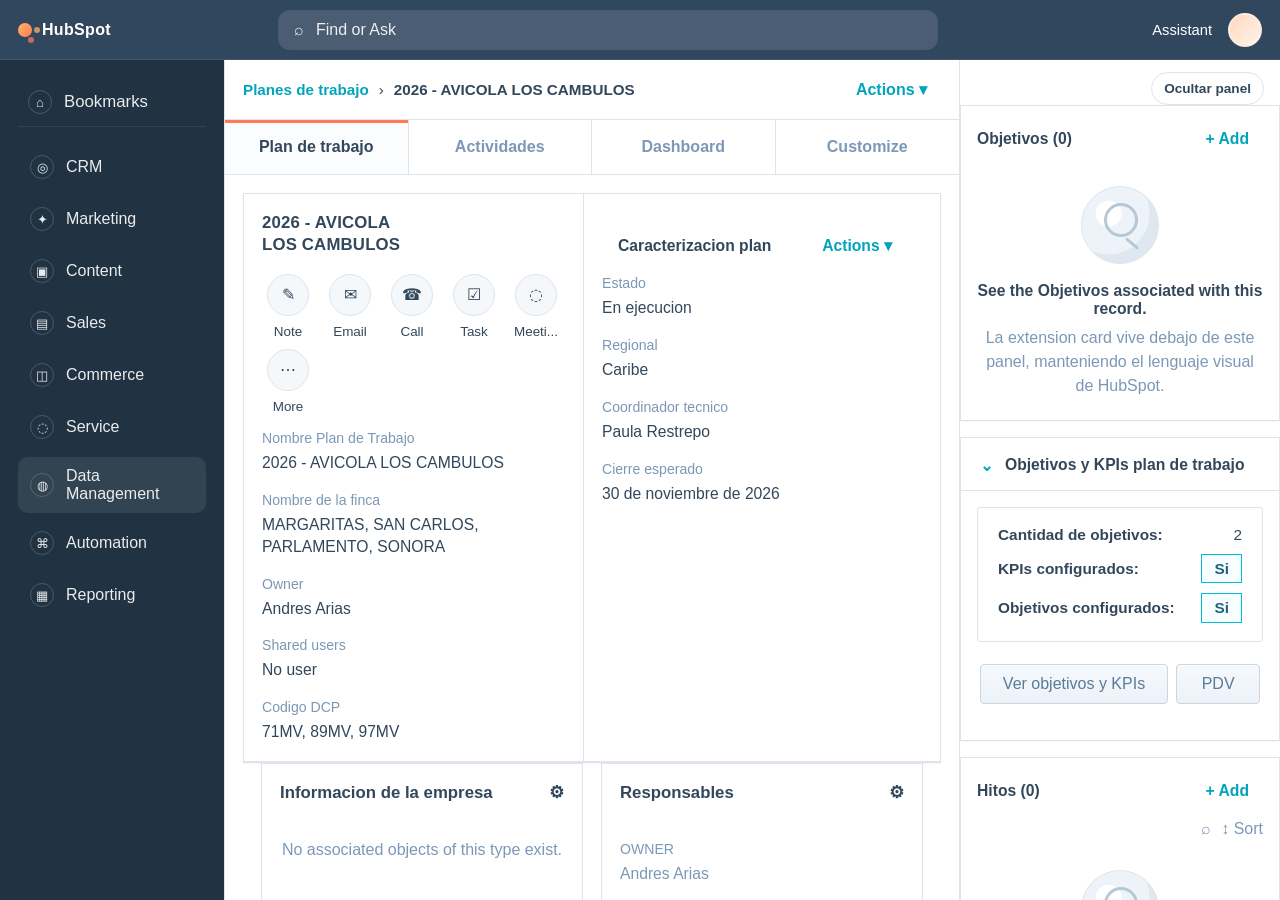
==== commit 204c46da: "Botón" ====
--- a/bios/mockup-objetivos/index.html
+++ b/bios/mockup-objetivos/index.html
@@ -1,1648 +1,10 @@
 <!DOCTYPE html>
 <html lang="es">
 <head>
+	<link rel="stylesheet" href="index/styles.css">
 	<meta charset="UTF-8">
 	<meta name="viewport" content="width=device-width, initial-scale=1.0">
 	<title>Detalle HubSpot - Objetivos</title>
-	<style>
-		:root {
-			--navy: #213343;
-			--navy-soft: #2f4559;
-			--surface: #f5f8fa;
-			--panel: #ffffff;
-			--line: #dfe3eb;
-			--line-strong: #cbd6e2;
-			--text: #33475b;
-			--muted: #7c98b6;
-			--brand: #ff7a59;
-			--brand-strong: #e66a4a;
-			--teal: #00a4bd;
-			--teal-soft: #e5f5f8;
-			--shadow: 0 10px 24px rgba(33, 51, 67, 0.08);
-			--radius: 14px;
-		}
-
-		* {
-			box-sizing: border-box;
-		}
-
-		body {
-			margin: 0;
-			min-height: 100vh;
-			font-family: "Segoe UI", Aptos, sans-serif;
-			background: var(--surface);
-			color: var(--text);
-		}
-
-		button,
-		input,
-		select {
-			font: inherit;
-		}
-
-		.app-shell {
-			display: grid;
-			grid-template-rows: 60px 1fr;
-			min-height: 100vh;
-		}
-
-		.topbar {
-			display: grid;
-			grid-template-columns: 240px 1fr auto;
-			align-items: center;
-			gap: 20px;
-			padding: 0 18px;
-			background: #31475e;
-			color: #ffffff;
-			border-bottom: 1px solid rgba(255, 255, 255, 0.08);
-		}
-
-		.brand {
-			display: flex;
-			align-items: center;
-			gap: 10px;
-			font-weight: 700;
-			letter-spacing: 0.02em;
-		}
-
-		.brand-mark {
-			width: 14px;
-			height: 14px;
-			border-radius: 50%;
-			background: linear-gradient(135deg, #ffb366, var(--brand));
-			box-shadow: 12px 0 0 -4px rgba(255, 179, 102, 0.72), 6px 10px 0 -4px rgba(255, 122, 89, 0.72);
-		}
-
-		.searchbar {
-			display: flex;
-			align-items: center;
-			gap: 10px;
-			max-width: 660px;
-			padding: 0 16px;
-			height: 40px;
-			border-radius: 12px;
-			background: rgba(255, 255, 255, 0.12);
-			color: rgba(255, 255, 255, 0.9);
-		}
-
-		.searchbar input {
-			width: 100%;
-			border: 0;
-			outline: 0;
-			color: inherit;
-			background: transparent;
-		}
-
-		.searchbar input::placeholder {
-			color: rgba(255, 255, 255, 0.78);
-		}
-
-		.topbar-actions {
-			display: flex;
-			align-items: center;
-			gap: 16px;
-			font-size: 0.92rem;
-		}
-
-		.avatar {
-			width: 34px;
-			height: 34px;
-			border-radius: 50%;
-			background: linear-gradient(135deg, #ffd9c2, #fff3e8);
-			border: 2px solid rgba(255, 255, 255, 0.22);
-		}
-
-		.workspace {
-			display: grid;
-			grid-template-columns: 284px minmax(680px, 1fr) 360px;
-			min-height: 0;
-		}
-
-		.workspace.is-right-rail-hidden {
-			grid-template-columns: 284px minmax(680px, 1fr);
-		}
-
-		.sidebar {
-			background: var(--navy);
-			color: rgba(255, 255, 255, 0.9);
-			padding: 18px 18px 28px;
-		}
-
-		.sidebar-section-title {
-			display: flex;
-			align-items: center;
-			gap: 12px;
-			padding: 12px 10px;
-			font-size: 1.05rem;
-			border-bottom: 1px solid rgba(255, 255, 255, 0.08);
-			margin-bottom: 18px;
-		}
-
-		.sidebar-nav {
-			display: grid;
-			gap: 8px;
-		}
-
-		.sidebar-item {
-			display: flex;
-			align-items: center;
-			gap: 12px;
-			padding: 10px 12px;
-			border-radius: 10px;
-			color: inherit;
-			text-decoration: none;
-		}
-
-		.sidebar-item:hover,
-		.sidebar-item.is-active {
-			background: rgba(255, 255, 255, 0.08);
-		}
-
-		.nav-icon,
-		.icon-circle,
-		.mini-icon {
-			display: inline-flex;
-			align-items: center;
-			justify-content: center;
-			flex: 0 0 auto;
-			border-radius: 50%;
-		}
-
-		.nav-icon {
-			width: 24px;
-			height: 24px;
-			border: 1px solid rgba(255, 255, 255, 0.18);
-			font-size: 0.82rem;
-		}
-
-		.main {
-			padding: 0;
-			background: var(--panel);
-			border-right: 1px solid var(--line);
-			border-left: 1px solid var(--line);
-			min-width: 0;
-		}
-
-		.workspace.is-right-rail-hidden .main {
-			border-right: 0;
-		}
-
-		.main-scroll,
-		.right-scroll {
-			height: calc(100vh - 60px);
-			overflow: auto;
-		}
-
-		.main-header {
-			display: flex;
-			justify-content: space-between;
-			align-items: center;
-			gap: 16px;
-			padding: 10px 18px;
-			border-bottom: 1px solid var(--line);
-			background: #ffffff;
-			position: sticky;
-			top: 0;
-			z-index: 5;
-		}
-
-		.main-header-actions {
-			display: flex;
-			align-items: center;
-			gap: 10px;
-		}
-
-		.breadcrumb {
-			display: flex;
-			align-items: center;
-			gap: 10px;
-			font-size: 0.95rem;
-		}
-
-		.breadcrumb a {
-			color: var(--teal);
-			text-decoration: none;
-			font-weight: 700;
-		}
-
-		.tabbar {
-			display: grid;
-			grid-template-columns: repeat(4, 1fr);
-			border-bottom: 1px solid var(--line);
-			background: #ffffff;
-		}
-
-		.tab {
-			padding: 18px 12px;
-			text-align: center;
-			border-right: 1px solid var(--line);
-			font-weight: 600;
-			color: var(--text);
-			cursor: pointer;
-			transition: background 140ms ease, box-shadow 140ms ease, color 140ms ease;
-		}
-
-		.tab:last-child {
-			border-right: 0;
-		}
-
-		.tab.is-disabled {
-			cursor: default;
-			color: var(--muted);
-			background: #ffffff;
-		}
-
-		.tab.is-active {
-			box-shadow: inset 0 3px 0 0 var(--brand);
-			background: #fbfcfe;
-		}
-
-		.content-grid {
-			display: grid;
-			gap: 18px;
-			padding: 18px;
-		}
-
-		.content-view[hidden] {
-			display: none;
-		}
-
-		.embedded-card {
-			background: #ffffff;
-			border: 1px solid var(--line);
-			box-shadow: 0 1px 2px rgba(33, 51, 67, 0.04);
-			overflow: hidden;
-		}
-
-		.embedded-header {
-			display: flex;
-			align-items: center;
-			justify-content: space-between;
-			gap: 16px;
-			padding: 16px 18px;
-			border-bottom: 1px solid var(--line);
-			background: #fbfcfe;
-		}
-
-		.embedded-header strong {
-			font-size: 1rem;
-		}
-
-		.embedded-header span {
-			color: var(--muted);
-			font-size: 0.86rem;
-		}
-
-		.embedded-frame {
-			width: 100%;
-			height: 900px;
-			border: 0;
-			display: block;
-			background: #f5f8fa;
-		}
-
-		.record-card,
-		.panel-card,
-		.extension-card {
-			background: #ffffff;
-			border: 1px solid var(--line);
-			border-radius: 0;
-			box-shadow: 0 1px 2px rgba(33, 51, 67, 0.04);
-		}
-
-		.record-overview {
-			display: grid;
-			grid-template-columns: minmax(260px, 340px) 1fr;
-			border-bottom: 1px solid var(--line);
-		}
-
-		.record-main {
-			padding: 18px;
-			border-right: 1px solid var(--line);
-		}
-
-		.record-main h1 {
-			margin: 0 0 18px;
-			font-size: 1.05rem;
-			line-height: 1.3;
-			letter-spacing: 0.01em;
-		}
-
-		.action-strip {
-			display: flex;
-			gap: 10px;
-			flex-wrap: wrap;
-			margin-bottom: 16px;
-		}
-
-		.action-item {
-			display: grid;
-			justify-items: center;
-			gap: 8px;
-			min-width: 52px;
-			color: var(--text);
-			font-size: 0.84rem;
-		}
-
-		.icon-circle {
-			width: 42px;
-			height: 42px;
-			background: #f5f8fa;
-			border: 1px solid var(--line);
-			font-size: 1rem;
-		}
-
-		.summary-block {
-			padding: 18px;
-		}
-
-		.section-header {
-			display: flex;
-			align-items: center;
-			justify-content: space-between;
-			gap: 10px;
-			padding: 18px 18px 12px;
-			font-weight: 700;
-			font-size: 1.05rem;
-		}
-
-		.section-header.compact {
-			padding: 14px 16px 10px;
-			font-size: 0.98rem;
-		}
-
-		.meta-list {
-			display: grid;
-			gap: 18px;
-		}
-
-		.meta-item {
-			display: grid;
-			gap: 6px;
-		}
-
-		.meta-item span {
-			font-size: 0.88rem;
-			color: var(--muted);
-		}
-
-		.meta-item strong {
-			font-size: 0.98rem;
-			font-weight: 500;
-			line-height: 1.4;
-		}
-
-		.dual-card {
-			display: grid;
-			grid-template-columns: repeat(2, minmax(0, 1fr));
-			gap: 18px;
-			padding: 0 18px 18px;
-		}
-
-		.info-card {
-			min-height: 210px;
-			background: #ffffff;
-			border: 1px solid var(--line);
-		}
-
-		.info-content {
-			padding: 26px 18px 30px;
-			text-align: center;
-			color: var(--muted);
-			font-size: 1rem;
-		}
-
-		.kpi-card {
-			margin: 0 18px 18px;
-			border: 1px solid var(--line);
-			background: #ffffff;
-		}
-
-		.kpi-body {
-			padding: 18px;
-			display: grid;
-			gap: 14px;
-		}
-
-		.kpi-title {
-			font-size: 1.05rem;
-			font-weight: 700;
-		}
-
-		.kpi-meta {
-			display: flex;
-			gap: 12px;
-			flex-wrap: wrap;
-			color: var(--muted);
-		}
-
-		.kpi-value {
-			display: inline-flex;
-			align-items: center;
-			gap: 8px;
-			font-size: 1.85rem;
-			font-weight: 800;
-			color: var(--teal);
-		}
-
-		.progress-track {
-			height: 10px;
-			border-radius: 999px;
-			background: #eaf0f6;
-			overflow: hidden;
-		}
-
-		.progress-track span {
-			display: block;
-			height: 100%;
-			width: 72%;
-			background: linear-gradient(90deg, var(--teal), var(--brand));
-		}
-
-		.right-rail {
-			background: #ffffff;
-		}
-
-		.workspace.is-right-rail-hidden .right-rail {
-			display: none;
-		}
-
-		.rail-header {
-			display: flex;
-			justify-content: flex-end;
-			padding: 12px 16px 0;
-		}
-
-		.rail-toggle,
-		.rail-reopen {
-			display: inline-flex;
-			align-items: center;
-			gap: 8px;
-			padding: 8px 12px;
-			border: 1px solid var(--line);
-			border-radius: 999px;
-			background: #ffffff;
-			color: var(--text);
-			font-size: 0.85rem;
-			font-weight: 600;
-		}
-
-		.rail-toggle:hover,
-		.rail-reopen:hover {
-			background: #f5f8fa;
-		}
-
-		.rail-reopen {
-			display: none;
-		}
-
-		.workspace.is-right-rail-hidden .rail-reopen {
-			display: inline-flex;
-		}
-
-		.panel-card + .panel-card,
-		.panel-card + .extension-card,
-		.extension-card + .panel-card {
-			margin-top: 16px;
-		}
-
-		.panel-body {
-			padding: 18px 16px 22px;
-		}
-
-		.empty-illustration {
-			width: 78px;
-			height: 78px;
-			margin: 0 auto 18px;
-			border-radius: 50%;
-			background: radial-gradient(circle at 35% 35%, #ffffff 0 18%, #edf3f8 19% 58%, #dfe8f1 59% 100%);
-			border: 1px solid var(--line);
-			position: relative;
-		}
-
-		.empty-illustration::after {
-			content: "";
-			position: absolute;
-			width: 28px;
-			height: 28px;
-			border: 3px solid #b6c7d6;
-			border-radius: 50%;
-			left: 22px;
-			top: 16px;
-		}
-
-		.empty-illustration::before {
-			content: "";
-			position: absolute;
-			width: 16px;
-			height: 3px;
-			background: #b6c7d6;
-			transform: rotate(40deg);
-			right: 18px;
-			bottom: 18px;
-			border-radius: 999px;
-		}
-
-		.empty-title,
-		.empty-copy {
-			text-align: center;
-		}
-
-		.empty-title {
-			margin: 0 0 8px;
-			font-size: 0.98rem;
-			font-weight: 700;
-		}
-
-		.empty-copy {
-			margin: 0;
-			line-height: 1.5;
-			color: var(--muted);
-		}
-
-		.panel-toolbar {
-			display: flex;
-			justify-content: flex-end;
-			gap: 10px;
-			padding: 0 16px 14px;
-			color: var(--muted);
-		}
-
-		.button-link,
-		.button-primary,
-		.button-secondary {
-			border-radius: 8px;
-			padding: 10px 14px;
-			cursor: pointer;
-			transition: background 140ms ease, transform 140ms ease, box-shadow 140ms ease;
-		}
-
-		.button-link {
-			background: transparent;
-			border: 0;
-			color: var(--teal);
-			font-weight: 700;
-		}
-
-		.button-primary {
-			border: 1px solid var(--brand);
-			background: var(--brand);
-			color: #ffffff;
-			font-weight: 700;
-			box-shadow: 0 6px 16px rgba(255, 122, 89, 0.22);
-		}
-
-		.button-secondary {
-			border: 1px solid var(--line-strong);
-			background: #ffffff;
-			color: var(--text);
-		}
-
-		.button-primary:hover,
-		.button-secondary:hover,
-		.button-link:hover {
-			transform: translateY(-1px);
-		}
-
-		.extension-card {
-			padding-bottom: 20px;
-			overflow: hidden;
-			background: #ffffff;
-		}
-
-		.extension-header {
-			display: flex;
-			align-items: center;
-			gap: 10px;
-			padding: 18px 16px 16px;
-			font-size: 0.98rem;
-			font-weight: 800;
-			color: var(--text);
-			border-bottom: 1px solid var(--line);
-		}
-
-		.extension-chevron {
-			display: inline-flex;
-			align-items: center;
-			justify-content: center;
-			width: 18px;
-			height: 18px;
-			color: var(--teal);
-			font-size: 1rem;
-			font-weight: 700;
-		}
-
-		.extension-content {
-			padding: 16px;
-			display: grid;
-			gap: 16px;
-		}
-
-		.extension-content h3 {
-			margin: 0;
-			font-size: 1rem;
-		}
-
-		.extension-content p {
-			margin: 0;
-			line-height: 1.55;
-			color: var(--muted);
-		}
-
-		.extension-summary {
-			padding: 18px 20px;
-			border: 1px solid var(--line);
-			border-radius: 3px;
-			background: #ffffff;
-		}
-
-		.extension-summary-title {
-			margin: 0 0 12px;
-			font-size: 0.98rem;
-			font-weight: 800;
-		}
-
-		.extension-summary-grid {
-			display: grid;
-			gap: 10px;
-		}
-
-		.extension-summary-row {
-			display: grid;
-			grid-template-columns: 1fr auto;
-			gap: 10px;
-			align-items: center;
-			font-size: 0.96rem;
-		}
-
-		.extension-summary-row strong {
-			font-weight: 800;
-		}
-
-		.extension-status {
-			display: inline-flex;
-			align-items: center;
-			padding: 6px 12px;
-			border: 1px solid #00bcd4;
-			color: #23627c;
-			background: #f6feff;
-			font-weight: 700;
-			line-height: 1;
-		}
-
-		.extension-link {
-			display: flex;
-			justify-content: flex-end;
-			color: var(--teal);
-			font-weight: 800;
-			text-decoration: none;
-		}
-
-		.extension-actions {
-			display: flex;
-			justify-content: center;
-			padding-top: 6px;
-		}
-
-		.chat-button {
-			min-width: 84px;
-			padding: 10px 22px;
-			border: 1px solid var(--line-strong);
-			border-radius: 4px;
-			background: linear-gradient(180deg, #f6f9fc, #ecf2f8);
-			color: #597a9a;
-			font-weight: 500;
-			box-shadow: inset 0 1px 0 rgba(255, 255, 255, 0.9);
-		}
-
-		.chat-button:hover {
-			background: linear-gradient(180deg, #ffffff, #edf3f8);
-			transform: translateY(-1px);
-		}
-
-		.metric-grid {
-			display: grid;
-			grid-template-columns: repeat(2, minmax(0, 1fr));
-			gap: 10px;
-		}
-
-		.metric-pill {
-			padding: 10px 12px;
-			border-radius: 10px;
-			background: #f5f8fa;
-			border: 1px solid var(--line);
-		}
-
-		.metric-pill span {
-			display: block;
-			font-size: 0.78rem;
-			color: var(--muted);
-			margin-bottom: 4px;
-		}
-
-		.metric-pill strong {
-			font-size: 1rem;
-		}
-
-		.modal-backdrop {
-			position: fixed;
-			inset: 0;
-			background: rgba(33, 51, 67, 0.58);
-			backdrop-filter: blur(7px);
-			-webkit-backdrop-filter: blur(7px);
-			display: none;
-			align-items: center;
-			justify-content: center;
-			padding: 28px;
-			z-index: 20;
-		}
-
-		.modal-backdrop.is-open {
-			display: flex;
-		}
-
-		.modal {
-			width: min(1440px, calc(100% - 96px));
-			height: min(82vh, 760px);
-			background: #ffffff;
-			border-radius: 3px;
-			box-shadow: 0 28px 80px rgba(16, 24, 32, 0.34);
-			overflow: hidden;
-			display: grid;
-			grid-template-rows: auto 1fr;
-		}
-
-		.modal-header {
-			display: flex;
-			justify-content: space-between;
-			align-items: center;
-			gap: 16px;
-			padding: 22px 34px;
-			background: #11b5b9;
-			color: #ffffff;
-		}
-
-		.modal-title {
-			display: grid;
-			gap: 6px;
-		}
-
-		.modal-title strong {
-			font-size: 1.2rem;
-			font-weight: 800;
-		}
-
-		.modal-title span {
-			color: rgba(255, 255, 255, 0.84);
-			font-size: 0.92rem;
-		}
-
-		.modal-frame {
-			display: grid;
-			grid-template-rows: auto 1fr;
-			gap: 18px;
-			padding: 26px 44px 40px;
-			background: #ffffff;
-			overflow: hidden;
-		}
-
-		.modal-tabs {
-			display: inline-flex;
-			align-items: center;
-			gap: 4px;
-			padding: 4px;
-			border: 1px solid var(--line);
-			border-radius: 999px;
-			background: #f5f8fa;
-			width: fit-content;
-		}
-
-		.modal-tab {
-			border: 0;
-			border-radius: 999px;
-			padding: 6px 12px;
-			background: transparent;
-			color: var(--muted);
-			font-weight: 700;
-			font-size: 0.84rem;
-			line-height: 1;
-		}
-
-		.modal-tab.is-active {
-			background: #ffffff;
-			color: var(--text);
-			box-shadow: 0 4px 12px rgba(33, 51, 67, 0.1);
-		}
-
-		.modal-tab-panel {
-			min-height: 600px;
-			overflow: hidden;
-		}
-
-		.modal iframe {
-			width: 100%;
-			height: 100%;
-			min-height: 600px;
-			border: 0;
-			background: #ffffff;
-			display: block;
-		}
-
-		.modal-close {
-			width: 38px;
-			height: 38px;
-			padding: 0;
-			border: 0;
-			border-radius: 999px;
-			background: transparent;
-			color: #ffffff;
-			font-size: 2rem;
-			line-height: 1;
-			cursor: pointer;
-		}
-
-		.modal-close:hover {
-			background: rgba(255, 255, 255, 0.12);
-			transform: none;
-		}
-
-		.hidden {
-			display: none;
-		}
-
-		@media (max-width: 1360px) {
-			.workspace {
-				grid-template-columns: 224px minmax(540px, 1fr) 320px;
-			}
-
-			.workspace.is-right-rail-hidden {
-				grid-template-columns: 224px minmax(540px, 1fr);
-			}
-		}
-
-		@media (max-width: 1120px) {
-			.topbar {
-				grid-template-columns: 1fr;
-				height: auto;
-				padding: 14px 16px;
-			}
-
-			.workspace {
-				grid-template-columns: 1fr;
-			}
-
-			.sidebar {
-				display: none;
-			}
-
-			.main {
-				border-left: 0;
-				border-right: 0;
-			}
-
-			.workspace.is-right-rail-hidden {
-				grid-template-columns: 1fr;
-			}
-
-			.main-scroll,
-			.right-scroll {
-				height: auto;
-			}
-		}
-
-		@media (max-width: 760px) {
-			.record-overview,
-			.dual-card,
-			.metric-grid,
-			.tabbar {
-				grid-template-columns: 1fr;
-			}
-
-			.main-header,
-			.main-header-actions {
-				align-items: flex-start;
-				flex-direction: column;
-			}
-
-			.extension-summary-row {
-				grid-template-columns: 1fr;
-			}
-
-			.main-header {
-				align-items: flex-start;
-				flex-direction: column;
-			}
-
-			.action-strip {
-				justify-content: flex-start;
-			}
-
-			.modal {
-				width: 100%;
-				height: 92vh;
-			}
-
-			.modal-header {
-				padding: 18px 20px;
-			}
-
-			.modal-frame {
-				padding: 14px;
-			}
-		}
-
-		/* ================================================================
-		   MOBILE SHELL — visible solo en pantallas pequeñas
-		   ================================================================ */
-		.mobile-shell {
-			display: none;
-		}
-
-		@media (max-width: 680px) {
-			/* Ocultar la versión desktop */
-			.app-shell {
-				display: none !important;
-			}
-
-			/* Mostrar el shell móvil */
-			.mobile-shell {
-				display: flex;
-				flex-direction: column;
-				min-height: 100dvh;
-				background: #f3f6f9;
-				font-family: "Segoe UI", Aptos, sans-serif;
-				color: #213343;
-			}
-
-			/* ---- Top bar ---- */
-			.m-topbar {
-				display: flex;
-				align-items: center;
-				gap: 10px;
-				padding: 14px 16px 10px;
-				background: #ffffff;
-				border-bottom: 1px solid #e3eaf1;
-				position: sticky;
-				top: 0;
-				z-index: 10;
-			}
-
-			.m-back-btn {
-				display: inline-flex;
-				align-items: center;
-				justify-content: center;
-				width: 36px;
-				height: 36px;
-				border: none;
-				background: transparent;
-				color: #00a4bd;
-				font-size: 1.3rem;
-				cursor: pointer;
-				flex: 0 0 auto;
-				padding: 0;
-			}
-
-			.m-topbar-center {
-				flex: 1;
-				min-width: 0;
-			}
-
-			.m-topbar-eyebrow {
-				font-size: 0.72rem;
-				color: #7c98b6;
-				text-transform: uppercase;
-				letter-spacing: 0.06em;
-				font-weight: 600;
-			}
-
-			.m-topbar-title {
-				font-size: 1.05rem;
-				font-weight: 800;
-				color: #213343;
-				line-height: 1.2;
-				white-space: nowrap;
-				overflow: hidden;
-				text-overflow: ellipsis;
-			}
-
-			.m-menu-btn {
-				display: inline-flex;
-				align-items: center;
-				justify-content: center;
-				width: 36px;
-				height: 36px;
-				border: none;
-				background: transparent;
-				color: #213343;
-				font-size: 1.3rem;
-				cursor: pointer;
-				flex: 0 0 auto;
-				padding: 0;
-			}
-
-			/* ---- Tab bar ---- */
-			.m-tabs {
-				display: flex;
-				background: #ffffff;
-				border-bottom: 1px solid #e3eaf1;
-				overflow-x: auto;
-				scrollbar-width: none;
-			}
-
-			.m-tabs::-webkit-scrollbar {
-				display: none;
-			}
-
-			.m-tab {
-				flex: 0 0 auto;
-				padding: 14px 20px;
-				font-size: 0.92rem;
-				font-weight: 600;
-				color: #7c98b6;
-				border: none;
-				background: transparent;
-				cursor: pointer;
-				white-space: nowrap;
-				border-bottom: 3px solid transparent;
-				margin-bottom: -1px;
-				transition: color 140ms ease, border-color 140ms ease;
-			}
-
-			.m-tab.is-active {
-				color: #00a4bd;
-				border-bottom-color: #00a4bd;
-			}
-
-			/* ---- Content area ---- */
-			.m-content {
-				flex: 1;
-				overflow-y: auto;
-				padding-bottom: 80px;
-			}
-
-			.m-panel {
-				display: none;
-			}
-
-			.m-panel.is-active {
-				display: block;
-			}
-
-			/* ---- Filter row ---- */
-			.m-filter-row {
-				padding: 12px 16px;
-			}
-
-			.m-filter-btn {
-				display: inline-flex;
-				align-items: center;
-				gap: 8px;
-				padding: 9px 16px;
-				border: 1.5px solid #c5d5e4;
-				border-radius: 999px;
-				background: #ffffff;
-				color: #213343;
-				font-size: 0.88rem;
-				font-weight: 600;
-				cursor: pointer;
-			}
-
-			.m-filter-chevron {
-				font-size: 0.8rem;
-				color: #7c98b6;
-			}
-
-			/* ---- Action circles ---- */
-			.m-actions {
-				display: flex;
-				justify-content: center;
-				gap: 28px;
-				padding: 20px 16px 16px;
-				background: #ffffff;
-				border-bottom: 1px solid #e3eaf1;
-			}
-
-			.m-action-item {
-				display: flex;
-				flex-direction: column;
-				align-items: center;
-				gap: 8px;
-				cursor: pointer;
-			}
-
-			.m-action-circle {
-				width: 52px;
-				height: 52px;
-				border-radius: 50%;
-				border: 1.5px solid #c5d5e4;
-				background: #ffffff;
-				display: flex;
-				align-items: center;
-				justify-content: center;
-				font-size: 1.2rem;
-				color: #00a4bd;
-				transition: background 140ms ease, border-color 140ms ease;
-			}
-
-			.m-action-circle:hover {
-				background: #f0f6fa;
-				border-color: #00a4bd;
-			}
-
-			.m-action-label {
-				font-size: 0.75rem;
-				color: #213343;
-				font-weight: 500;
-				text-align: center;
-			}
-
-			/* ---- Timeline / feed ---- */
-			.m-timeline {
-				padding: 16px;
-				display: grid;
-				gap: 8px;
-			}
-
-			.m-timeline-month {
-				font-size: 1rem;
-				font-weight: 700;
-				color: #213343;
-				padding: 8px 0 4px;
-			}
-
-			.m-feed-card {
-				background: #ffffff;
-				border-radius: 12px;
-				padding: 14px 16px;
-				box-shadow: 0 1px 4px rgba(33, 51, 67, 0.06);
-				border: 1px solid #e3eaf1;
-			}
-
-			.m-feed-card-label {
-				font-size: 0.8rem;
-				color: #7c98b6;
-				margin-bottom: 6px;
-				font-weight: 500;
-			}
-
-			.m-feed-card-value {
-				font-size: 0.92rem;
-				color: #213343;
-				font-weight: 600;
-				display: inline-flex;
-				align-items: center;
-				gap: 6px;
-				padding: 5px 12px;
-				border: 1px solid #c5d5e4;
-				border-radius: 6px;
-				background: #f8fbfd;
-			}
-
-			/* ---- Flat list (Actividad & Información) ---- */
-			.m-list-section {
-				background: #ffffff;
-				border-top: 1px solid #e3eaf1;
-				border-bottom: 1px solid #e3eaf1;
-				margin-bottom: 8px;
-			}
-
-			.m-list-section-header {
-				display: flex;
-				align-items: center;
-				justify-content: space-between;
-				padding: 16px 18px;
-				background: #f3f6f9;
-				border-bottom: 1px solid #e3eaf1;
-				font-size: 0.95rem;
-				font-weight: 600;
-				color: #213343;
-				cursor: pointer;
-				user-select: none;
-			}
-
-			.m-list-section-header svg {
-				transition: transform 200ms ease;
-			}
-
-			.m-list-section-header.is-collapsed svg {
-				transform: rotate(180deg);
-			}
-
-			.m-list-row {
-				display: flex;
-				align-items: center;
-				justify-content: space-between;
-				padding: 17px 18px;
-				border-bottom: 1px solid #edf2f7;
-				cursor: pointer;
-				background: #ffffff;
-			}
-
-			.m-list-row:last-child {
-				border-bottom: none;
-			}
-
-			.m-list-row:active {
-				background: #f3f8fa;
-			}
-
-			.m-list-row-label {
-				font-size: 0.97rem;
-				color: #213343;
-				font-weight: 400;
-			}
-
-			.m-list-row-link {
-				align-items: flex-start;
-				gap: 12px;
-			}
-
-			.m-list-row-link-content {
-				flex: 1;
-				min-width: 0;
-				display: grid;
-				gap: 3px;
-			}
-
-			.m-list-row-link-title {
-				font-size: 0.78rem;
-				line-height: 1.2;
-				color: #425b76;
-				font-weight: 600;
-			}
-
-			.m-list-row-link-url {
-				font-size: 0.99rem;
-				line-height: 1.2;
-				color: #0d6e79;
-				font-weight: 500;
-				text-decoration: none;
-				white-space: nowrap;
-				overflow: hidden;
-				text-overflow: ellipsis;
-			}
-
-			.m-list-row-link-url:hover {
-				text-decoration: underline;
-			}
-
-			.m-list-row-menu {
-				border: none;
-				background: transparent;
-				padding: 2px 0;
-				line-height: 1;
-				color: #00a4bd;
-				cursor: pointer;
-				flex: 0 0 auto;
-			}
-
-			.m-list-row-chevron {
-				color: #00a4bd;
-				display: flex;
-				align-items: center;
-				flex: 0 0 auto;
-			}
-
-			.m-list-body.is-collapsed {
-				display: none;
-			}
-
-			/* ---- Activity action buttons (above list) ---- */
-			.m-activity-actions {
-				display: flex;
-				justify-content: center;
-				padding: 14px 0 8px;
-				border-bottom: 1px solid #e3eaf1;
-				background: #ffffff;
-				margin-bottom: 8px;
-			}
-
-			.m-activity-action-btn {
-				flex: 1;
-				max-width: 112px;
-				display: flex;
-				flex-direction: column;
-				align-items: center;
-				gap: 7px;
-				border: none;
-				background: transparent;
-				cursor: pointer;
-				padding: 6px 6px 10px;
-			}
-
-			.m-activity-action-icon {
-				width: 48px;
-				height: 48px;
-				border-radius: 50%;
-				border: 1.5px solid #c5d5e4;
-				background: #ffffff;
-				display: flex;
-				align-items: center;
-				justify-content: center;
-				color: #00a4bd;
-				transition: background 140ms ease;
-			}
-
-			.m-activity-action-btn:active .m-activity-action-icon {
-				background: #eaf7fa;
-			}
-
-			.m-activity-action-label {
-				font-size: 0.76rem;
-				font-weight: 500;
-				color: #213343;
-				text-align: center;
-				line-height: 1.3;
-			}
-
-			/* ---- Info panel: campo-valor ---- */
-			.m-info-section {
-				margin: 12px 16px;
-				background: #ffffff;
-				border-radius: 12px;
-				border: 1px solid #e3eaf1;
-				overflow: hidden;
-			}
-
-			.m-info-section-title {
-				display: flex;
-				justify-content: space-between;
-				align-items: center;
-				padding: 14px 16px;
-				border-bottom: 1px solid #e3eaf1;
-				font-size: 0.9rem;
-				font-weight: 700;
-				color: #213343;
-			}
-
-			.m-info-section-edit {
-				font-size: 0.8rem;
-				color: #00a4bd;
-				font-weight: 600;
-				border: none;
-				background: transparent;
-				cursor: pointer;
-			}
-
-			.m-info-item {
-				display: grid;
-				grid-template-columns: 1fr 1fr;
-				gap: 4px 12px;
-				padding: 12px 16px;
-				border-bottom: 1px solid #f0f5fa;
-				align-items: start;
-			}
-
-			.m-info-item:last-child {
-				border-bottom: none;
-			}
-
-			.m-info-label {
-				font-size: 0.76rem;
-				color: #7c98b6;
-				font-weight: 600;
-				text-transform: uppercase;
-				letter-spacing: 0.04em;
-				padding-top: 2px;
-			}
-
-			.m-info-value {
-				font-size: 0.88rem;
-				font-weight: 600;
-				color: #213343;
-				text-align: right;
-			}
-
-			/* ---- Objetivos panel ---- */
-			.m-obj-card {
-				margin: 12px 16px;
-				background: #ffffff;
-				border-radius: 12px;
-				border: 1px solid #e3eaf1;
-				overflow: hidden;
-			}
-
-			.m-obj-header {
-				display: flex;
-				align-items: center;
-				justify-content: space-between;
-				padding: 12px 16px;
-				border-bottom: 1px solid #e3eaf1;
-				background: #f8fbfd;
-			}
-
-			.m-obj-category {
-				font-size: 0.72rem;
-				text-transform: uppercase;
-				letter-spacing: 0.1em;
-				font-weight: 800;
-				color: #00a4bd;
-			}
-
-			.m-obj-title {
-				font-size: 0.92rem;
-				font-weight: 700;
-				color: #213343;
-				padding: 12px 16px 6px;
-			}
-
-			.m-obj-meta {
-				display: flex;
-				gap: 8px;
-				flex-wrap: wrap;
-				padding: 0 16px 12px;
-			}
-
-			.m-tag {
-				font-size: 0.74rem;
-				padding: 3px 10px;
-				border-radius: 999px;
-				background: #eaf5f8;
-				color: #0e7a90;
-				font-weight: 600;
-				border: 1px solid rgba(0,164,189,0.2);
-			}
-
-			.m-tag.warn {
-				background: #fff4ec;
-				color: #c45c1a;
-				border-color: rgba(255,122,89,0.2);
-			}
-
-			.m-tag.ok {
-				background: #e8faf5;
-				color: #0a7256;
-				border-color: rgba(0,189,165,0.2);
-			}
-
-			.m-task-row {
-				display: flex;
-				align-items: center;
-				gap: 12px;
-				padding: 10px 16px;
-				border-top: 1px solid #f0f5fa;
-			}
-
-			.m-task-status-dot {
-				width: 10px;
-				height: 10px;
-				border-radius: 50%;
-				flex: 0 0 auto;
-			}
-
-			.m-task-status-dot.en-curso { background: #ffb366; }
-			.m-task-status-dot.cumplido { background: #00bda5; }
-			.m-task-status-dot.estancado { background: #f2545b; }
-
-			.m-task-info {
-				flex: 1;
-				min-width: 0;
-			}
-
-			.m-task-name {
-				font-size: 0.85rem;
-				font-weight: 600;
-				color: #213343;
-				white-space: nowrap;
-				overflow: hidden;
-				text-overflow: ellipsis;
-			}
-
-			.m-task-sub {
-				font-size: 0.75rem;
-				color: #7c98b6;
-				margin-top: 2px;
-			}
-
-			.m-task-pct {
-				font-size: 0.82rem;
-				font-weight: 800;
-				color: #00a4bd;
-				flex: 0 0 auto;
-			}
-
-			/* ---- Ver más ---- */
-			.m-view-all {
-				display: flex;
-				justify-content: center;
-				padding: 12px 16px;
-			}
-
-			.m-view-all button {
-				width: 100%;
-				padding: 12px;
-				border: 1.5px solid #c5d5e4;
-				border-radius: 10px;
-				background: #ffffff;
-				color: #00a4bd;
-				font-size: 0.88rem;
-				font-weight: 700;
-				cursor: pointer;
-			}
-
-			/* ---- KPI card ---- */
-			.m-kpi-card {
-				margin: 12px 16px;
-				background: #ffffff;
-				border-radius: 12px;
-				border: 1px solid #e3eaf1;
-				padding: 14px 16px;
-			}
-
-			.m-kpi-label {
-				font-size: 0.72rem;
-				text-transform: uppercase;
-				letter-spacing: 0.08em;
-				color: #7c98b6;
-				font-weight: 700;
-				margin-bottom: 4px;
-			}
-
-			.m-kpi-name {
-				font-size: 0.95rem;
-				font-weight: 700;
-				color: #213343;
-				margin-bottom: 8px;
-			}
-
-			.m-kpi-meta {
-				font-size: 0.76rem;
-				color: #7c98b6;
-				margin-bottom: 10px;
-			}
-
-			.m-kpi-value {
-				font-size: 1.6rem;
-				font-weight: 800;
-				color: #00a4bd;
-				display: flex;
-				align-items: baseline;
-				gap: 8px;
-			}
-
-			.m-kpi-value small {
-				font-size: 0.82rem;
-				color: #7c98b6;
-				font-weight: 500;
-			}
-
-			.m-kpi-bar {
-				height: 8px;
-				border-radius: 999px;
-				background: #e3eaf1;
-				overflow: hidden;
-				margin-top: 10px;
-			}
-
-			.m-kpi-bar-fill {
-				height: 100%;
-				border-radius: inherit;
-				background: linear-gradient(90deg, #00a4bd, #ff7a59);
-			}
-
-			/* ---- Bottom nav ---- */
-			.m-bottom-nav {
-				position: fixed;
-				bottom: 0;
-				left: 0;
-				right: 0;
-				height: 64px;
-				background: #ffffff;
-				border-top: 1px solid #e3eaf1;
-				display: flex;
-				align-items: stretch;
-				z-index: 10;
-			}
-
-			.m-nav-item {
-				flex: 1;
-				display: flex;
-				flex-direction: column;
-				align-items: center;
-				justify-content: center;
-				gap: 3px;
-				font-size: 0.65rem;
-				font-weight: 600;
-				color: #7c98b6;
-				cursor: pointer;
-				border: none;
-				background: transparent;
-				padding: 0;
-			}
-
-			.m-nav-item.is-active {
-				color: #00a4bd;
-			}
-
-			.m-nav-icon {
-				font-size: 1.2rem;
-				color: #00a4bd;
-				display: flex;
-				align-items: center;
-				justify-content: center;
-			}
-		}
-	</style>
 </head>
 <body>
 	<div class="app-shell">
@@ -1814,7 +176,7 @@
 										<span id="embeddedContentDescription">Vista embebida de los objetivos del plan de trabajo.</span>
 									</div>
 								</div>
-								<iframe class="embedded-frame" id="contentGridFrame" src="iframe_unificado.html?embedded=true" title="Objetivos y KPIs"></iframe>
+								<iframe class="embedded-frame" id="contentGridFrame" src="iframe.html?embedded=true" title="Objetivos y KPIs"></iframe>
 							</section>
 						</div>
 					</div>
@@ -1863,6 +225,7 @@
 							</div>
 							<div class="extension-actions">
 								<button class="chat-button" id="openObjectivesModal" type="button">Ver objetivos y KPIs</button>
+								<button class="chat-button" id="openPdvModal" type="button">PDV</button>
 							</div>
 						</div>
 					</section>
@@ -1909,157 +272,12 @@
 			</div>
 			<div class="modal-frame">
 				<div class="modal-tab-panel">
-					<iframe id="modalContentFrame" src="iframe_unificado.html?embedded=true" title="Objetivos y KPIs"></iframe>
+					<iframe id="modalContentFrame" src="iframe.html?embedded=true" title="Objetivos y KPIs"></iframe>
 				</div>
 			</div>
 		</div>
 	</div>
 
-	<script>
-		const tabs = Array.from(document.querySelectorAll(".tabbar .tab[data-view]"));
-		const workspace = document.querySelector(".workspace");
-		const planView = document.querySelector('[data-content="plan"]');
-		const embeddedView = document.querySelector('[data-content="embedded"]');
-		const embeddedFrame = document.getElementById("contentGridFrame");
-		const embeddedTitle = document.getElementById("embeddedContentTitle");
-		const embeddedDescription = document.getElementById("embeddedContentDescription");
-		const hideRightRailButton = document.getElementById("hideRightRail");
-		const showRightRailButton = document.getElementById("showRightRail");
-		const modal = document.getElementById("objectivesModal");
-		const openButton = document.getElementById("openObjectivesModal");
-		const closeButton = document.getElementById("closeObjectivesModal");
-		const modalTabs = Array.from(document.querySelectorAll(".modal-tab"));
-		const modalContentFrame = document.getElementById("modalContentFrame");
-		
-		function setRightRailVisibility(isVisible) {
-			workspace.classList.toggle("is-right-rail-hidden", !isVisible);
-			hideRightRailButton.setAttribute("aria-expanded", isVisible ? "true" : "false");
-			showRightRailButton.setAttribute("aria-expanded", isVisible ? "true" : "false");
-			showRightRailButton.hidden = isVisible;
-		}
-
-		function activateTab(viewName) {
-			const selectedTab = tabs.find((tab) => tab.dataset.view === viewName);
-
-			if (!selectedTab) {
-				return;
-			}
-
-			tabs.forEach((tab) => {
-				const isSelected = tab === selectedTab;
-				tab.classList.toggle("is-active", isSelected);
-				tab.setAttribute("aria-selected", isSelected ? "true" : "false");
-			});
-
-			if (viewName === "plan") {
-				planView.hidden = false;
-				embeddedView.hidden = true;
-				return;
-			}
-
-			planView.hidden = true;
-			embeddedView.hidden = false;
-			embeddedTitle.textContent = selectedTab.dataset.title;
-			embeddedDescription.textContent = selectedTab.dataset.description;
-			embeddedFrame.src = selectedTab.dataset.src;
-			embeddedFrame.title = selectedTab.dataset.title;
-		}
-
-		tabs.forEach((tab) => {
-			tab.addEventListener("click", () => {
-				activateTab(tab.dataset.view);
-			});
-
-			tab.addEventListener("keydown", (event) => {
-				if (event.key === "Enter" || event.key === " ") {
-					event.preventDefault();
-					activateTab(tab.dataset.view);
-				}
-			});
-		});
-
-		hideRightRailButton.addEventListener("click", () => {
-			setRightRailVisibility(false);
-		});
-
-		showRightRailButton.addEventListener("click", () => {
-			setRightRailVisibility(true);
-		});
-
-		function activateModalTab(viewName) {
-			const selectedTab = modalTabs.find((tab) => tab.dataset.modalView === viewName);
-
-			if (!selectedTab) {
-				return;
-			}
-
-			modalTabs.forEach((tab) => {
-				const isSelected = tab === selectedTab;
-				tab.classList.toggle("is-active", isSelected);
-				tab.setAttribute("aria-selected", isSelected ? "true" : "false");
-			});
-
-			modalContentFrame.src = selectedTab.dataset.src;
-			modalContentFrame.title = "Objetivos y KPIs";
-		}
-
-		modalTabs.forEach((tab) => {
-			tab.addEventListener("click", () => {
-				activateModalTab(tab.dataset.modalView);
-			});
-
-			tab.addEventListener("keydown", (event) => {
-				if (event.key === "Enter" || event.key === " ") {
-					event.preventDefault();
-					activateModalTab(tab.dataset.modalView);
-				}
-			});
-		});
-
-		function openModal() {
-			activateModalTab("objetivos");
-			modal.classList.add("is-open");
-			modal.setAttribute("aria-hidden", "false");
-			document.body.style.overflow = "hidden";
-		}
-
-		function closeModal() {
-			modal.classList.remove("is-open");
-			modal.setAttribute("aria-hidden", "true");
-			document.body.style.overflow = "";
-		}
-
-		openButton.addEventListener("click", openModal);
-		closeButton.addEventListener("click", closeModal);
-
-		modal.addEventListener("click", (event) => {
-			if (event.target === modal) {
-				closeModal();
-			}
-		});
-
-		document.addEventListener("keydown", (event) => {
-			if (event.key === "Escape" && modal.classList.contains("is-open")) {
-				closeModal();
-			}
-		});
-
-		setRightRailVisibility(true);
-
-		/* ---- Mobile shell logic ---- */
-		document.addEventListener('DOMContentLoaded', () => {
-			const mTabs = document.querySelectorAll('.m-tab');
-			const mPanels = document.querySelectorAll('.m-panel');
-
-			mTabs.forEach(tab => {
-				tab.addEventListener('click', () => {
-					const target = tab.dataset.panel;
-					mTabs.forEach(t => t.classList.toggle('is-active', t === tab));
-					mPanels.forEach(p => p.classList.toggle('is-active', p.dataset.panel === target));
-				});
-			});
-		});
-	</script>
 
 	<!-- ================================================================
 	     MOBILE SHELL (only visible ≤ 680px)
@@ -2331,5 +549,7 @@
 		</nav>
 
 	</div><!-- /.mobile-shell -->
+	<script src="index/main.js"></script>
+</script>
 </body>
 </html>
--- a/bios/mockup-objetivos/index/styles.css
+++ b/bios/mockup-objetivos/index/styles.css
@@ -0,0 +1,1651 @@
+:root {
+    --navy: #213343;
+    --navy-soft: #2f4559;
+    --surface: #f5f8fa;
+    --panel: #ffffff;
+    --line: #dfe3eb;
+    --line-strong: #cbd6e2;
+    --text: #33475b;
+    --muted: #7c98b6;
+    --brand: #ff7a59;
+    --brand-strong: #e66a4a;
+    --teal: #00a4bd;
+    --teal-soft: #e5f5f8;
+    --shadow: 0 10px 24px rgba(33, 51, 67, 0.08);
+    --radius: 14px;
+}
+
+* {
+    box-sizing: border-box;
+}
+
+body {
+    margin: 0;
+    min-height: 100vh;
+    font-family: "Segoe UI", Aptos, sans-serif;
+    background: var(--surface);
+    color: var(--text);
+}
+
+button,
+input,
+select {
+    font: inherit;
+}
+
+.app-shell {
+    display: grid;
+    grid-template-rows: 60px 1fr;
+    min-height: 100vh;
+}
+
+.topbar {
+    display: grid;
+    grid-template-columns: 240px 1fr auto;
+    align-items: center;
+    gap: 20px;
+    padding: 0 18px;
+    background: #31475e;
+    color: #ffffff;
+    border-bottom: 1px solid rgba(255, 255, 255, 0.08);
+}
+
+.brand {
+    display: flex;
+    align-items: center;
+    gap: 10px;
+    font-weight: 700;
+    letter-spacing: 0.02em;
+}
+
+.brand-mark {
+    width: 14px;
+    height: 14px;
+    border-radius: 50%;
+    background: linear-gradient(135deg, #ffb366, var(--brand));
+    box-shadow: 12px 0 0 -4px rgba(255, 179, 102, 0.72), 6px 10px 0 -4px rgba(255, 122, 89, 0.72);
+}
+
+.searchbar {
+    display: flex;
+    align-items: center;
+    gap: 10px;
+    max-width: 660px;
+    padding: 0 16px;
+    height: 40px;
+    border-radius: 12px;
+    background: rgba(255, 255, 255, 0.12);
+    color: rgba(255, 255, 255, 0.9);
+}
+
+.searchbar input {
+    width: 100%;
+    border: 0;
+    outline: 0;
+    color: inherit;
+    background: transparent;
+}
+
+.searchbar input::placeholder {
+    color: rgba(255, 255, 255, 0.78);
+}
+
+.topbar-actions {
+    display: flex;
+    align-items: center;
+    gap: 16px;
+    font-size: 0.92rem;
+}
+
+.avatar {
+    width: 34px;
+    height: 34px;
+    border-radius: 50%;
+    background: linear-gradient(135deg, #ffd9c2, #fff3e8);
+    border: 2px solid rgba(255, 255, 255, 0.22);
+}
+
+.workspace {
+    display: grid;
+    grid-template-columns: 284px minmax(680px, 1fr) 360px;
+    min-height: 0;
+}
+
+.workspace.is-right-rail-hidden {
+    grid-template-columns: 284px minmax(680px, 1fr);
+}
+
+.sidebar {
+    background: var(--navy);
+    color: rgba(255, 255, 255, 0.9);
+    padding: 18px 18px 28px;
+}
+
+.sidebar-section-title {
+    display: flex;
+    align-items: center;
+    gap: 12px;
+    padding: 12px 10px;
+    font-size: 1.05rem;
+    border-bottom: 1px solid rgba(255, 255, 255, 0.08);
+    margin-bottom: 18px;
+}
+
+.sidebar-nav {
+    display: grid;
+    gap: 8px;
+}
+
+.sidebar-item {
+    display: flex;
+    align-items: center;
+    gap: 12px;
+    padding: 10px 12px;
+    border-radius: 10px;
+    color: inherit;
+    text-decoration: none;
+}
+
+.sidebar-item:hover,
+.sidebar-item.is-active {
+    background: rgba(255, 255, 255, 0.08);
+}
+
+.nav-icon,
+.icon-circle,
+.mini-icon {
+    display: inline-flex;
+    align-items: center;
+    justify-content: center;
+    flex: 0 0 auto;
+    border-radius: 50%;
+}
+
+.nav-icon {
+    width: 24px;
+    height: 24px;
+    border: 1px solid rgba(255, 255, 255, 0.18);
+    font-size: 0.82rem;
+}
+
+.main {
+    padding: 0;
+    background: var(--panel);
+    border-right: 1px solid var(--line);
+    border-left: 1px solid var(--line);
+    min-width: 0;
+}
+
+.workspace.is-right-rail-hidden .main {
+    border-right: 0;
+}
+
+.main-scroll,
+.right-scroll {
+    height: calc(100vh - 60px);
+    overflow: auto;
+}
+
+.main-header {
+    display: flex;
+    justify-content: space-between;
+    align-items: center;
+    gap: 16px;
+    padding: 10px 18px;
+    border-bottom: 1px solid var(--line);
+    background: #ffffff;
+    position: sticky;
+    top: 0;
+    z-index: 5;
+}
+
+.main-header-actions {
+    display: flex;
+    align-items: center;
+    gap: 10px;
+}
+
+.breadcrumb {
+    display: flex;
+    align-items: center;
+    gap: 10px;
+    font-size: 0.95rem;
+}
+
+.breadcrumb a {
+    color: var(--teal);
+    text-decoration: none;
+    font-weight: 700;
+}
+
+.tabbar {
+    display: grid;
+    grid-template-columns: repeat(4, 1fr);
+    border-bottom: 1px solid var(--line);
+    background: #ffffff;
+}
+
+.tab {
+    padding: 18px 12px;
+    text-align: center;
+    border-right: 1px solid var(--line);
+    font-weight: 600;
+    color: var(--text);
+    cursor: pointer;
+    transition: background 140ms ease, box-shadow 140ms ease, color 140ms ease;
+}
+
+.tab:last-child {
+    border-right: 0;
+}
+
+.tab.is-disabled {
+    cursor: default;
+    color: var(--muted);
+    background: #ffffff;
+}
+
+.tab.is-active {
+    box-shadow: inset 0 3px 0 0 var(--brand);
+    background: #fbfcfe;
+}
+
+.content-grid {
+    display: grid;
+    gap: 18px;
+    padding: 18px;
+}
+
+.content-view[hidden] {
+    display: none;
+}
+
+.embedded-card {
+    background: #ffffff;
+    border: 1px solid var(--line);
+    box-shadow: 0 1px 2px rgba(33, 51, 67, 0.04);
+    overflow: hidden;
+}
+
+.embedded-header {
+    display: flex;
+    align-items: center;
+    justify-content: space-between;
+    gap: 16px;
+    padding: 16px 18px;
+    border-bottom: 1px solid var(--line);
+    background: #fbfcfe;
+}
+
+.embedded-header strong {
+    font-size: 1rem;
+}
+
+.embedded-header span {
+    color: var(--muted);
+    font-size: 0.86rem;
+}
+
+.embedded-frame {
+    width: 100%;
+    height: 900px;
+    border: 0;
+    display: block;
+    background: #f5f8fa;
+}
+
+.record-card,
+.panel-card,
+.extension-card {
+    background: #ffffff;
+    border: 1px solid var(--line);
+    border-radius: 0;
+    box-shadow: 0 1px 2px rgba(33, 51, 67, 0.04);
+}
+
+.record-overview {
+    display: grid;
+    grid-template-columns: minmax(260px, 340px) 1fr;
+    border-bottom: 1px solid var(--line);
+}
+
+.record-main {
+    padding: 18px;
+    border-right: 1px solid var(--line);
+}
+
+.record-main h1 {
+    margin: 0 0 18px;
+    font-size: 1.05rem;
+    line-height: 1.3;
+    letter-spacing: 0.01em;
+}
+
+.action-strip {
+    display: flex;
+    gap: 10px;
+    flex-wrap: wrap;
+    margin-bottom: 16px;
+}
+
+.action-item {
+    display: grid;
+    justify-items: center;
+    gap: 8px;
+    min-width: 52px;
+    color: var(--text);
+    font-size: 0.84rem;
+}
+
+.icon-circle {
+    width: 42px;
+    height: 42px;
+    background: #f5f8fa;
+    border: 1px solid var(--line);
+    font-size: 1rem;
+}
+
+.summary-block {
+    padding: 18px;
+}
+
+.section-header {
+    display: flex;
+    align-items: center;
+    justify-content: space-between;
+    gap: 10px;
+    padding: 18px 18px 12px;
+    font-weight: 700;
+    font-size: 1.05rem;
+}
+
+.section-header.compact {
+    padding: 14px 16px 10px;
+    font-size: 0.98rem;
+}
+
+.meta-list {
+    display: grid;
+    gap: 18px;
+}
+
+.meta-item {
+    display: grid;
+    gap: 6px;
+}
+
+.meta-item span {
+    font-size: 0.88rem;
+    color: var(--muted);
+}
+
+.meta-item strong {
+    font-size: 0.98rem;
+    font-weight: 500;
+    line-height: 1.4;
+}
+
+.dual-card {
+    display: grid;
+    grid-template-columns: repeat(2, minmax(0, 1fr));
+    gap: 18px;
+    padding: 0 18px 18px;
+}
+
+.info-card {
+    min-height: 210px;
+    background: #ffffff;
+    border: 1px solid var(--line);
+}
+
+.info-content {
+    padding: 26px 18px 30px;
+    text-align: center;
+    color: var(--muted);
+    font-size: 1rem;
+}
+
+.kpi-card {
+    margin: 0 18px 18px;
+    border: 1px solid var(--line);
+    background: #ffffff;
+}
+
+.kpi-body {
+    padding: 18px;
+    display: grid;
+    gap: 14px;
+}
+
+.kpi-title {
+    font-size: 1.05rem;
+    font-weight: 700;
+}
+
+.kpi-meta {
+    display: flex;
+    gap: 12px;
+    flex-wrap: wrap;
+    color: var(--muted);
+}
+
+.kpi-value {
+    display: inline-flex;
+    align-items: center;
+    gap: 8px;
+    font-size: 1.85rem;
+    font-weight: 800;
+    color: var(--teal);
+}
+
+.progress-track {
+    height: 10px;
+    border-radius: 999px;
+    background: #eaf0f6;
+    overflow: hidden;
+}
+
+.progress-track span {
+    display: block;
+    height: 100%;
+    width: 72%;
+    background: linear-gradient(90deg, var(--teal), var(--brand));
+}
+
+.right-rail {
+    background: #ffffff;
+}
+
+.workspace.is-right-rail-hidden .right-rail {
+    display: none;
+}
+
+.rail-header {
+    display: flex;
+    justify-content: flex-end;
+    padding: 12px 16px 0;
+}
+
+.rail-toggle,
+.rail-reopen {
+    display: inline-flex;
+    align-items: center;
+    gap: 8px;
+    padding: 8px 12px;
+    border: 1px solid var(--line);
+    border-radius: 999px;
+    background: #ffffff;
+    color: var(--text);
+    font-size: 0.85rem;
+    font-weight: 600;
+}
+
+.rail-toggle:hover,
+.rail-reopen:hover {
+    background: #f5f8fa;
+}
+
+.rail-reopen {
+    display: none;
+}
+
+.workspace.is-right-rail-hidden .rail-reopen {
+    display: inline-flex;
+}
+
+.panel-card + .panel-card,
+.panel-card + .extension-card,
+.extension-card + .panel-card {
+    margin-top: 16px;
+}
+
+.panel-body {
+    padding: 18px 16px 22px;
+}
+
+.empty-illustration {
+    width: 78px;
+    height: 78px;
+    margin: 0 auto 18px;
+    border-radius: 50%;
+    background: radial-gradient(circle at 35% 35%, #ffffff 0 18%, #edf3f8 19% 58%, #dfe8f1 59% 100%);
+    border: 1px solid var(--line);
+    position: relative;
+}
+
+.empty-illustration::after {
+    content: "";
+    position: absolute;
+    width: 28px;
+    height: 28px;
+    border: 3px solid #b6c7d6;
+    border-radius: 50%;
+    left: 22px;
+    top: 16px;
+}
+
+.empty-illustration::before {
+    content: "";
+    position: absolute;
+    width: 16px;
+    height: 3px;
+    background: #b6c7d6;
+    transform: rotate(40deg);
+    right: 18px;
+    bottom: 18px;
+    border-radius: 999px;
+}
+
+.empty-title,
+.empty-copy {
+    text-align: center;
+}
+
+.empty-title {
+    margin: 0 0 8px;
+    font-size: 0.98rem;
+    font-weight: 700;
+}
+
+.empty-copy {
+    margin: 0;
+    line-height: 1.5;
+    color: var(--muted);
+}
+
+.panel-toolbar {
+    display: flex;
+    justify-content: flex-end;
+    gap: 10px;
+    padding: 0 16px 14px;
+    color: var(--muted);
+}
+
+.button-link,
+.button-primary,
+.button-secondary {
+    border-radius: 8px;
+    padding: 10px 14px;
+    cursor: pointer;
+    transition: background 140ms ease, transform 140ms ease, box-shadow 140ms ease;
+}
+
+.button-link {
+    background: transparent;
+    border: 0;
+    color: var(--teal);
+    font-weight: 700;
+}
+
+.button-primary {
+    border: 1px solid var(--brand);
+    background: var(--brand);
+    color: #ffffff;
+    font-weight: 700;
+    box-shadow: 0 6px 16px rgba(255, 122, 89, 0.22);
+}
+
+.button-secondary {
+    border: 1px solid var(--line-strong);
+    background: #ffffff;
+    color: var(--text);
+}
+
+.button-primary:hover,
+.button-secondary:hover,
+.button-link:hover {
+    transform: translateY(-1px);
+}
+
+.extension-card {
+    padding-bottom: 20px;
+    overflow: hidden;
+    background: #ffffff;
+}
+
+.extension-header {
+    display: flex;
+    align-items: center;
+    gap: 10px;
+    padding: 18px 16px 16px;
+    font-size: 0.98rem;
+    font-weight: 800;
+    color: var(--text);
+    border-bottom: 1px solid var(--line);
+}
+
+.extension-chevron {
+    display: inline-flex;
+    align-items: center;
+    justify-content: center;
+    width: 18px;
+    height: 18px;
+    color: var(--teal);
+    font-size: 1rem;
+    font-weight: 700;
+}
+
+.extension-content {
+    padding: 16px;
+    display: grid;
+    gap: 16px;
+}
+
+.extension-content h3 {
+    margin: 0;
+    font-size: 1rem;
+}
+
+.extension-content p {
+    margin: 0;
+    line-height: 1.55;
+    color: var(--muted);
+}
+
+.extension-summary {
+    padding: 18px 20px;
+    border: 1px solid var(--line);
+    border-radius: 3px;
+    background: #ffffff;
+}
+
+.extension-summary-title {
+    margin: 0 0 12px;
+    font-size: 0.98rem;
+    font-weight: 800;
+}
+
+.extension-summary-grid {
+    display: grid;
+    gap: 10px;
+}
+
+.extension-summary-row {
+    display: grid;
+    grid-template-columns: 1fr auto;
+    gap: 10px;
+    align-items: center;
+    font-size: 0.96rem;
+}
+
+.extension-summary-row strong {
+    font-weight: 800;
+}
+
+.extension-status {
+    display: inline-flex;
+    align-items: center;
+    padding: 6px 12px;
+    border: 1px solid #00bcd4;
+    color: #23627c;
+    background: #f6feff;
+    font-weight: 700;
+    line-height: 1;
+}
+
+.extension-link {
+    display: flex;
+    justify-content: flex-end;
+    color: var(--teal);
+    font-weight: 800;
+    text-decoration: none;
+}
+
+.extension-actions {
+    display: flex;
+    gap: 8px;
+    justify-content: center;
+    padding-top: 6px;
+}
+
+.chat-button {
+    min-width: 84px;
+    padding: 10px 22px;
+    border: 1px solid var(--line-strong);
+    border-radius: 4px;
+    background: linear-gradient(180deg, #f6f9fc, #ecf2f8);
+    color: #597a9a;
+    font-weight: 500;
+    box-shadow: inset 0 1px 0 rgba(255, 255, 255, 0.9);
+}
+
+.chat-button:hover {
+    background: linear-gradient(180deg, #ffffff, #edf3f8);
+    transform: translateY(-1px);
+}
+
+.chat-button--outline {
+    background: transparent;
+    border-color: var(--brand, #ff7a59);
+    color: var(--brand, #ff7a59);
+    box-shadow: none;
+}
+
+.chat-button--outline:hover {
+    background: rgba(255, 122, 89, 0.06);
+}
+
+.metric-grid {
+    display: grid;
+    grid-template-columns: repeat(2, minmax(0, 1fr));
+    gap: 10px;
+}
+
+.metric-pill {
+    padding: 10px 12px;
+    border-radius: 10px;
+    background: #f5f8fa;
+    border: 1px solid var(--line);
+}
+
+.metric-pill span {
+    display: block;
+    font-size: 0.78rem;
+    color: var(--muted);
+    margin-bottom: 4px;
+}
+
+.metric-pill strong {
+    font-size: 1rem;
+}
+
+.modal-backdrop {
+    position: fixed;
+    inset: 0;
+    background: rgba(33, 51, 67, 0.58);
+    backdrop-filter: blur(7px);
+    -webkit-backdrop-filter: blur(7px);
+    display: none;
+    align-items: center;
+    justify-content: center;
+    padding: 28px;
+    z-index: 20;
+}
+
+.modal-backdrop.is-open {
+    display: flex;
+}
+
+.modal {
+    width: min(1440px, calc(100% - 96px));
+    height: min(82vh, 760px);
+    background: #ffffff;
+    border-radius: 3px;
+    box-shadow: 0 28px 80px rgba(16, 24, 32, 0.34);
+    overflow: hidden;
+    display: grid;
+    grid-template-rows: auto 1fr;
+}
+
+.modal-header {
+    display: flex;
+    justify-content: space-between;
+    align-items: center;
+    gap: 16px;
+    padding: 22px 34px;
+    background: #11b5b9;
+    color: #ffffff;
+}
+
+.modal-title {
+    display: grid;
+    gap: 6px;
+}
+
+.modal-title strong {
+    font-size: 1.2rem;
+    font-weight: 800;
+}
+
+.modal-title span {
+    color: rgba(255, 255, 255, 0.84);
+    font-size: 0.92rem;
+}
+
+.modal-frame {
+    display: flex;
+    flex-direction: column;
+    gap: 18px;
+    padding: 26px 44px 40px;
+    background: #ffffff;
+    overflow: hidden;
+    min-height: 0;
+}
+
+.modal-tabs {
+    display: inline-flex;
+    align-items: center;
+    gap: 4px;
+    padding: 4px;
+    border: 1px solid var(--line);
+    border-radius: 999px;
+    background: #f5f8fa;
+    width: fit-content;
+    flex-shrink: 0;
+}
+
+.modal-tab {
+    border: 0;
+    border-radius: 999px;
+    padding: 6px 12px;
+    background: transparent;
+    color: var(--muted);
+    font-weight: 700;
+    font-size: 0.84rem;
+    line-height: 1;
+}
+
+.modal-tab.is-active {
+    background: #ffffff;
+    color: var(--text);
+    box-shadow: 0 4px 12px rgba(33, 51, 67, 0.1);
+}
+
+.modal-tab-panel {
+    flex: 1;
+    min-height: 0;
+    overflow: hidden;
+}
+
+.modal iframe {
+    width: 100%;
+    height: 100%;
+    border: 0;
+    background: #ffffff;
+    display: block;
+}
+
+.modal-close {
+    width: 38px;
+    height: 38px;
+    padding: 0;
+    border: 0;
+    border-radius: 999px;
+    background: transparent;
+    color: #ffffff;
+    font-size: 2rem;
+    line-height: 1;
+    cursor: pointer;
+}
+
+.modal-close:hover {
+    background: rgba(255, 255, 255, 0.12);
+    transform: none;
+}
+
+.hidden {
+    display: none;
+}
+
+@media (max-width: 1360px) {
+    .workspace {
+        grid-template-columns: 224px minmax(540px, 1fr) 320px;
+    }
+
+    .workspace.is-right-rail-hidden {
+        grid-template-columns: 224px minmax(540px, 1fr);
+    }
+}
+
+@media (max-width: 1120px) {
+    .topbar {
+        grid-template-columns: 1fr;
+        height: auto;
+        padding: 14px 16px;
+    }
+
+    .workspace {
+        grid-template-columns: 1fr;
+    }
+
+    .sidebar {
+        display: none;
+    }
+
+    .main {
+        border-left: 0;
+        border-right: 0;
+    }
+
+    .workspace.is-right-rail-hidden {
+        grid-template-columns: 1fr;
+    }
+
+    .main-scroll,
+    .right-scroll {
+        height: auto;
+    }
+}
+
+@media (max-width: 760px) {
+    .record-overview,
+    .dual-card,
+    .metric-grid,
+    .tabbar {
+        grid-template-columns: 1fr;
+    }
+
+    .main-header,
+    .main-header-actions {
+        align-items: flex-start;
+        flex-direction: column;
+    }
+
+    .extension-summary-row {
+        grid-template-columns: 1fr;
+    }
+
+    .main-header {
+        align-items: flex-start;
+        flex-direction: column;
+    }
+
+    .action-strip {
+        justify-content: flex-start;
+    }
+
+    .modal {
+        width: 100%;
+        height: 92vh;
+    }
+
+    .modal-header {
+        padding: 18px 20px;
+    }
+
+    .modal-frame {
+        padding: 14px;
+    }
+}
+
+/* ================================================================
+    MOBILE SHELL — visible solo en pantallas pequeñas
+    ================================================================ */
+.mobile-shell {
+    display: none;
+}
+
+@media (max-width: 680px) {
+    /* Ocultar la versión desktop */
+    .app-shell {
+        display: none !important;
+    }
+
+    /* Mostrar el shell móvil */
+    .mobile-shell {
+        display: flex;
+        flex-direction: column;
+        min-height: 100dvh;
+        background: #f3f6f9;
+        font-family: "Segoe UI", Aptos, sans-serif;
+        color: #213343;
+    }
+
+    /* ---- Top bar ---- */
+    .m-topbar {
+        display: flex;
+        align-items: center;
+        gap: 10px;
+        padding: 14px 16px 10px;
+        background: #ffffff;
+        border-bottom: 1px solid #e3eaf1;
+        position: sticky;
+        top: 0;
+        z-index: 10;
+    }
+
+    .m-back-btn {
+        display: inline-flex;
+        align-items: center;
+        justify-content: center;
+        width: 36px;
+        height: 36px;
+        border: none;
+        background: transparent;
+        color: #00a4bd;
+        font-size: 1.3rem;
+        cursor: pointer;
+        flex: 0 0 auto;
+        padding: 0;
+    }
+
+    .m-topbar-center {
+        flex: 1;
+        min-width: 0;
+    }
+
+    .m-topbar-eyebrow {
+        font-size: 0.72rem;
+        color: #7c98b6;
+        text-transform: uppercase;
+        letter-spacing: 0.06em;
+        font-weight: 600;
+    }
+
+    .m-topbar-title {
+        font-size: 1.05rem;
+        font-weight: 800;
+        color: #213343;
+        line-height: 1.2;
+        white-space: nowrap;
+        overflow: hidden;
+        text-overflow: ellipsis;
+    }
+
+    .m-menu-btn {
+        display: inline-flex;
+        align-items: center;
+        justify-content: center;
+        width: 36px;
+        height: 36px;
+        border: none;
+        background: transparent;
+        color: #213343;
+        font-size: 1.3rem;
+        cursor: pointer;
+        flex: 0 0 auto;
+        padding: 0;
+    }
+
+    /* ---- Tab bar ---- */
+    .m-tabs {
+        display: flex;
+        background: #ffffff;
+        border-bottom: 1px solid #e3eaf1;
+        overflow-x: auto;
+        scrollbar-width: none;
+    }
+
+    .m-tabs::-webkit-scrollbar {
+        display: none;
+    }
+
+    .m-tab {
+        flex: 0 0 auto;
+        padding: 14px 20px;
+        font-size: 0.92rem;
+        font-weight: 600;
+        color: #7c98b6;
+        border: none;
+        background: transparent;
+        cursor: pointer;
+        white-space: nowrap;
+        border-bottom: 3px solid transparent;
+        margin-bottom: -1px;
+        transition: color 140ms ease, border-color 140ms ease;
+    }
+
+    .m-tab.is-active {
+        color: #00a4bd;
+        border-bottom-color: #00a4bd;
+    }
+
+    /* ---- Content area ---- */
+    .m-content {
+        flex: 1;
+        overflow-y: auto;
+        padding-bottom: 80px;
+    }
+
+    .m-panel {
+        display: none;
+    }
+
+    .m-panel.is-active {
+        display: block;
+    }
+
+    /* ---- Filter row ---- */
+    .m-filter-row {
+        padding: 12px 16px;
+    }
+
+    .m-filter-btn {
+        display: inline-flex;
+        align-items: center;
+        gap: 8px;
+        padding: 9px 16px;
+        border: 1.5px solid #c5d5e4;
+        border-radius: 999px;
+        background: #ffffff;
+        color: #213343;
+        font-size: 0.88rem;
+        font-weight: 600;
+        cursor: pointer;
+    }
+
+    .m-filter-chevron {
+        font-size: 0.8rem;
+        color: #7c98b6;
+    }
+
+    /* ---- Action circles ---- */
+    .m-actions {
+        display: flex;
+        justify-content: center;
+        gap: 28px;
+        padding: 20px 16px 16px;
+        background: #ffffff;
+        border-bottom: 1px solid #e3eaf1;
+    }
+
+    .m-action-item {
+        display: flex;
+        flex-direction: column;
+        align-items: center;
+        gap: 8px;
+        cursor: pointer;
+    }
+
+    .m-action-circle {
+        width: 52px;
+        height: 52px;
+        border-radius: 50%;
+        border: 1.5px solid #c5d5e4;
+        background: #ffffff;
+        display: flex;
+        align-items: center;
+        justify-content: center;
+        font-size: 1.2rem;
+        color: #00a4bd;
+        transition: background 140ms ease, border-color 140ms ease;
+    }
+
+    .m-action-circle:hover {
+        background: #f0f6fa;
+        border-color: #00a4bd;
+    }
+
+    .m-action-label {
+        font-size: 0.75rem;
+        color: #213343;
+        font-weight: 500;
+        text-align: center;
+    }
+
+    /* ---- Timeline / feed ---- */
+    .m-timeline {
+        padding: 16px;
+        display: grid;
+        gap: 8px;
+    }
+
+    .m-timeline-month {
+        font-size: 1rem;
+        font-weight: 700;
+        color: #213343;
+        padding: 8px 0 4px;
+    }
+
+    .m-feed-card {
+        background: #ffffff;
+        border-radius: 12px;
+        padding: 14px 16px;
+        box-shadow: 0 1px 4px rgba(33, 51, 67, 0.06);
+        border: 1px solid #e3eaf1;
+    }
+
+    .m-feed-card-label {
+        font-size: 0.8rem;
+        color: #7c98b6;
+        margin-bottom: 6px;
+        font-weight: 500;
+    }
+
+    .m-feed-card-value {
+        font-size: 0.92rem;
+        color: #213343;
+        font-weight: 600;
+        display: inline-flex;
+        align-items: center;
+        gap: 6px;
+        padding: 5px 12px;
+        border: 1px solid #c5d5e4;
+        border-radius: 6px;
+        background: #f8fbfd;
+    }
+
+    /* ---- Flat list (Actividad & Información) ---- */
+    .m-list-section {
+        background: #ffffff;
+        border-top: 1px solid #e3eaf1;
+        border-bottom: 1px solid #e3eaf1;
+        margin-bottom: 8px;
+    }
+
+    .m-list-section-header {
+        display: flex;
+        align-items: center;
+        justify-content: space-between;
+        padding: 16px 18px;
+        background: #f3f6f9;
+        border-bottom: 1px solid #e3eaf1;
+        font-size: 0.95rem;
+        font-weight: 600;
+        color: #213343;
+        cursor: pointer;
+        user-select: none;
+    }
+
+    .m-list-section-header svg {
+        transition: transform 200ms ease;
+    }
+
+    .m-list-section-header.is-collapsed svg {
+        transform: rotate(180deg);
+    }
+
+    .m-list-row {
+        display: flex;
+        align-items: center;
+        justify-content: space-between;
+        padding: 17px 18px;
+        border-bottom: 1px solid #edf2f7;
+        cursor: pointer;
+        background: #ffffff;
+    }
+
+    .m-list-row:last-child {
+        border-bottom: none;
+    }
+
+    .m-list-row:active {
+        background: #f3f8fa;
+    }
+
+    .m-list-row-label {
+        font-size: 0.97rem;
+        color: #213343;
+        font-weight: 400;
+    }
+
+    .m-list-row-link {
+        align-items: flex-start;
+        gap: 12px;
+    }
+
+    .m-list-row-link-content {
+        flex: 1;
+        min-width: 0;
+        display: grid;
+        gap: 3px;
+    }
+
+    .m-list-row-link-title {
+        font-size: 0.78rem;
+        line-height: 1.2;
+        color: #425b76;
+        font-weight: 600;
+    }
+
+    .m-list-row-link-url {
+        font-size: 0.99rem;
+        line-height: 1.2;
+        color: #0d6e79;
+        font-weight: 500;
+        text-decoration: none;
+        white-space: nowrap;
+        overflow: hidden;
+        text-overflow: ellipsis;
+    }
+
+    .m-list-row-link-url:hover {
+        text-decoration: underline;
+    }
+
+    .m-list-row-menu {
+        border: none;
+        background: transparent;
+        padding: 2px 0;
+        line-height: 1;
+        color: #00a4bd;
+        cursor: pointer;
+        flex: 0 0 auto;
+    }
+
+    .m-list-row-chevron {
+        color: #00a4bd;
+        display: flex;
+        align-items: center;
+        flex: 0 0 auto;
+    }
+
+    .m-list-body.is-collapsed {
+        display: none;
+    }
+
+    /* ---- Activity action buttons (above list) ---- */
+    .m-activity-actions {
+        display: flex;
+        justify-content: center;
+        padding: 14px 0 8px;
+        border-bottom: 1px solid #e3eaf1;
+        background: #ffffff;
+        margin-bottom: 8px;
+    }
+
+    .m-activity-action-btn {
+        flex: 1;
+        max-width: 112px;
+        display: flex;
+        flex-direction: column;
+        align-items: center;
+        gap: 7px;
+        border: none;
+        background: transparent;
+        cursor: pointer;
+        padding: 6px 6px 10px;
+    }
+
+    .m-activity-action-icon {
+        width: 48px;
+        height: 48px;
+        border-radius: 50%;
+        border: 1.5px solid #c5d5e4;
+        background: #ffffff;
+        display: flex;
+        align-items: center;
+        justify-content: center;
+        color: #00a4bd;
+        transition: background 140ms ease;
+    }
+
+    .m-activity-action-btn:active .m-activity-action-icon {
+        background: #eaf7fa;
+    }
+
+    .m-activity-action-label {
+        font-size: 0.76rem;
+        font-weight: 500;
+        color: #213343;
+        text-align: center;
+        line-height: 1.3;
+    }
+
+    /* ---- Info panel: campo-valor ---- */
+    .m-info-section {
+        margin: 12px 16px;
+        background: #ffffff;
+        border-radius: 12px;
+        border: 1px solid #e3eaf1;
+        overflow: hidden;
+    }
+
+    .m-info-section-title {
+        display: flex;
+        justify-content: space-between;
+        align-items: center;
+        padding: 14px 16px;
+        border-bottom: 1px solid #e3eaf1;
+        font-size: 0.9rem;
+        font-weight: 700;
+        color: #213343;
+    }
+
+    .m-info-section-edit {
+        font-size: 0.8rem;
+        color: #00a4bd;
+        font-weight: 600;
+        border: none;
+        background: transparent;
+        cursor: pointer;
+    }
+
+    .m-info-item {
+        display: grid;
+        grid-template-columns: 1fr 1fr;
+        gap: 4px 12px;
+        padding: 12px 16px;
+        border-bottom: 1px solid #f0f5fa;
+        align-items: start;
+    }
+
+    .m-info-item:last-child {
+        border-bottom: none;
+    }
+
+    .m-info-label {
+        font-size: 0.76rem;
+        color: #7c98b6;
+        font-weight: 600;
+        text-transform: uppercase;
+        letter-spacing: 0.04em;
+        padding-top: 2px;
+    }
+
+    .m-info-value {
+        font-size: 0.88rem;
+        font-weight: 600;
+        color: #213343;
+        text-align: right;
+    }
+
+    /* ---- Objetivos panel ---- */
+    .m-obj-card {
+        margin: 12px 16px;
+        background: #ffffff;
+        border-radius: 12px;
+        border: 1px solid #e3eaf1;
+        overflow: hidden;
+    }
+
+    .m-obj-header {
+        display: flex;
+        align-items: center;
+        justify-content: space-between;
+        padding: 12px 16px;
+        border-bottom: 1px solid #e3eaf1;
+        background: #f8fbfd;
+    }
+
+    .m-obj-category {
+        font-size: 0.72rem;
+        text-transform: uppercase;
+        letter-spacing: 0.1em;
+        font-weight: 800;
+        color: #00a4bd;
+    }
+
+    .m-obj-title {
+        font-size: 0.92rem;
+        font-weight: 700;
+        color: #213343;
+        padding: 12px 16px 6px;
+    }
+
+    .m-obj-meta {
+        display: flex;
+        gap: 8px;
+        flex-wrap: wrap;
+        padding: 0 16px 12px;
+    }
+
+    .m-tag {
+        font-size: 0.74rem;
+        padding: 3px 10px;
+        border-radius: 999px;
+        background: #eaf5f8;
+        color: #0e7a90;
+        font-weight: 600;
+        border: 1px solid rgba(0,164,189,0.2);
+    }
+
+    .m-tag.warn {
+        background: #fff4ec;
+        color: #c45c1a;
+        border-color: rgba(255,122,89,0.2);
+    }
+
+    .m-tag.ok {
+        background: #e8faf5;
+        color: #0a7256;
+        border-color: rgba(0,189,165,0.2);
+    }
+
+    .m-task-row {
+        display: flex;
+        align-items: center;
+        gap: 12px;
+        padding: 10px 16px;
+        border-top: 1px solid #f0f5fa;
+    }
+
+    .m-task-status-dot {
+        width: 10px;
+        height: 10px;
+        border-radius: 50%;
+        flex: 0 0 auto;
+    }
+
+    .m-task-status-dot.en-curso { background: #ffb366; }
+    .m-task-status-dot.cumplido { background: #00bda5; }
+    .m-task-status-dot.estancado { background: #f2545b; }
+
+    .m-task-info {
+        flex: 1;
+        min-width: 0;
+    }
+
+    .m-task-name {
+        font-size: 0.85rem;
+        font-weight: 600;
+        color: #213343;
+        white-space: nowrap;
+        overflow: hidden;
+        text-overflow: ellipsis;
+    }
+
+    .m-task-sub {
+        font-size: 0.75rem;
+        color: #7c98b6;
+        margin-top: 2px;
+    }
+
+    .m-task-pct {
+        font-size: 0.82rem;
+        font-weight: 800;
+        color: #00a4bd;
+        flex: 0 0 auto;
+    }
+
+    /* ---- Ver más ---- */
+    .m-view-all {
+        display: flex;
+        justify-content: center;
+        padding: 12px 16px;
+    }
+
+    .m-view-all button {
+        width: 100%;
+        padding: 12px;
+        border: 1.5px solid #c5d5e4;
+        border-radius: 10px;
+        background: #ffffff;
+        color: #00a4bd;
+        font-size: 0.88rem;
+        font-weight: 700;
+        cursor: pointer;
+    }
+
+    /* ---- KPI card ---- */
+    .m-kpi-card {
+        margin: 12px 16px;
+        background: #ffffff;
+        border-radius: 12px;
+        border: 1px solid #e3eaf1;
+        padding: 14px 16px;
+    }
+
+    .m-kpi-label {
+        font-size: 0.72rem;
+        text-transform: uppercase;
+        letter-spacing: 0.08em;
+        color: #7c98b6;
+        font-weight: 700;
+        margin-bottom: 4px;
+    }
+
+    .m-kpi-name {
+        font-size: 0.95rem;
+        font-weight: 700;
+        color: #213343;
+        margin-bottom: 8px;
+    }
+
+    .m-kpi-meta {
+        font-size: 0.76rem;
+        color: #7c98b6;
+        margin-bottom: 10px;
+    }
+
+    .m-kpi-value {
+        font-size: 1.6rem;
+        font-weight: 800;
+        color: #00a4bd;
+        display: flex;
+        align-items: baseline;
+        gap: 8px;
+    }
+
+    .m-kpi-value small {
+        font-size: 0.82rem;
+        color: #7c98b6;
+        font-weight: 500;
+    }
+
+    .m-kpi-bar {
+        height: 8px;
+        border-radius: 999px;
+        background: #e3eaf1;
+        overflow: hidden;
+        margin-top: 10px;
+    }
+
+    .m-kpi-bar-fill {
+        height: 100%;
+        border-radius: inherit;
+        background: linear-gradient(90deg, #00a4bd, #ff7a59);
+    }
+
+    /* ---- Bottom nav ---- */
+    .m-bottom-nav {
+        position: fixed;
+        bottom: 0;
+        left: 0;
+        right: 0;
+        height: 64px;
+        background: #ffffff;
+        border-top: 1px solid #e3eaf1;
+        display: flex;
+        align-items: stretch;
+        z-index: 10;
+    }
+
+    .m-nav-item {
+        flex: 1;
+        display: flex;
+        flex-direction: column;
+        align-items: center;
+        justify-content: center;
+        gap: 3px;
+        font-size: 0.65rem;
+        font-weight: 600;
+        color: #7c98b6;
+        cursor: pointer;
+        border: none;
+        background: transparent;
+        padding: 0;
+    }
+
+    .m-nav-item.is-active {
+        color: #00a4bd;
+    }
+
+    .m-nav-icon {
+        font-size: 1.2rem;
+        color: #00a4bd;
+        display: flex;
+        align-items: center;
+        justify-content: center;
+    }
+}
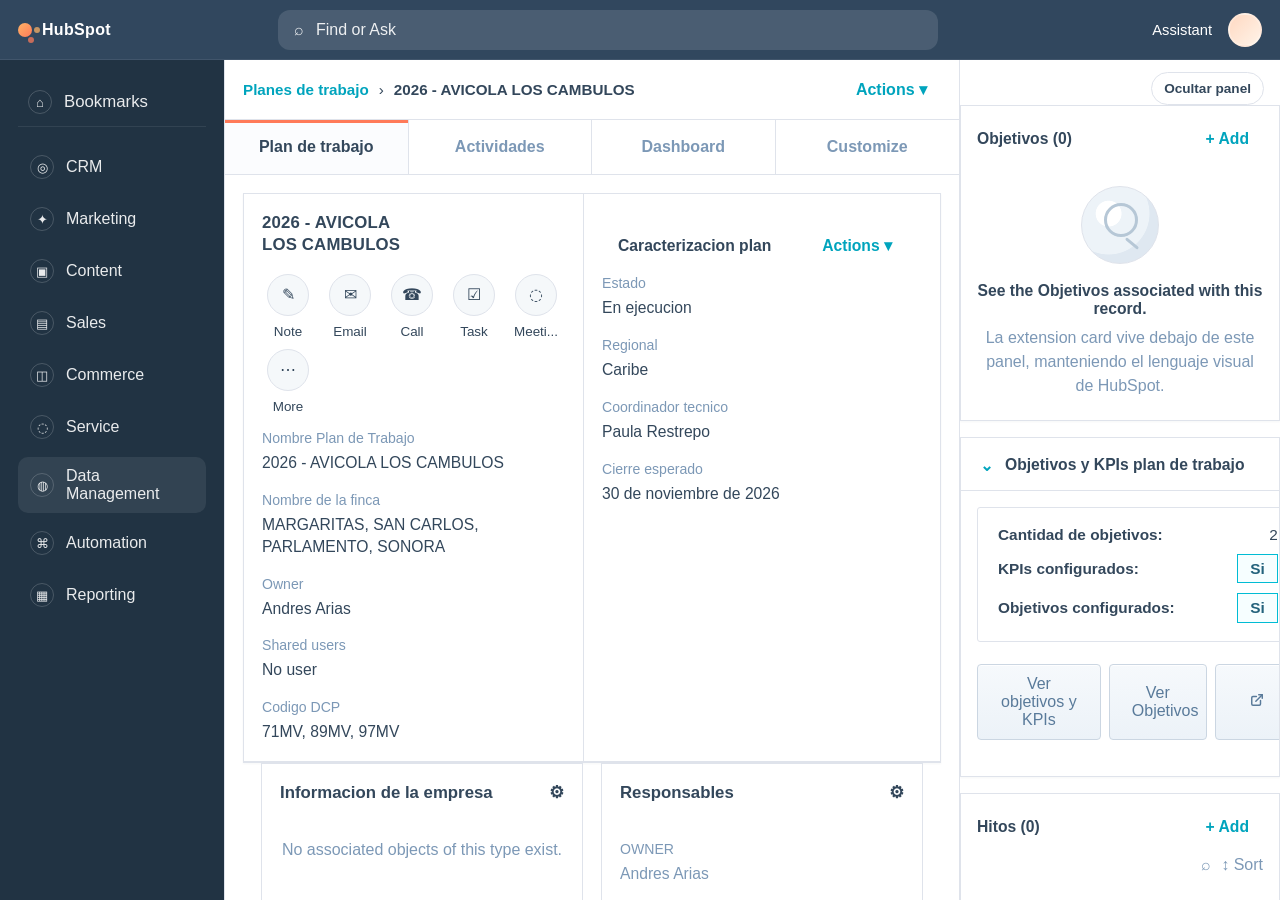
==== commit 990cc170: "Se suben los cambios para la versión mobile" ====
--- a/bios/mockup-objetivos/index.html
+++ b/bios/mockup-objetivos/index.html
@@ -225,7 +225,10 @@
 							</div>
 							<div class="extension-actions">
 								<button class="chat-button" id="openObjectivesModal" type="button">Ver objetivos y KPIs</button>
-								<button class="chat-button" id="openPdvModal" type="button">PDV</button>
+								<button class="chat-button" id="openPdvModal" type="button">Ver Objetivos</button>
+								<button class="chat-button" id="openTabLink" rel="noopener" title="Abrir en pestaña nueva">
+									<svg xmlns="http://www.w3.org/2000/svg" width="14" height="14" viewBox="0 0 24 24" fill="none" stroke="currentColor" stroke-width="2.5" stroke-linecap="round" stroke-linejoin="round"><path d="M18 13v6a2 2 0 0 1-2 2H5a2 2 0 0 1-2-2V8a2 2 0 0 1 2-2h6"/><polyline points="15 3 21 3 21 9"/><line x1="10" y1="14" x2="21" y2="3"/></svg>
+								</a>
 							</div>
 						</div>
 					</section>
@@ -297,7 +300,7 @@
 		<!-- Tabs -->
 		<nav class="m-tabs" role="tablist">
 			<button class="m-tab is-active" data-panel="actividad" role="tab">Actividad</button>
-			<button class="m-tab" data-panel="asociaciones" role="tab">Objetivos &amp; KPIs</button>
+			<button class="m-tab" data-panel="asociaciones" role="tab" disabled>Asociaciones</button>
 			<button class="m-tab" data-panel="informacion" role="tab">Información</button>
 		</nav>
 
@@ -449,7 +452,7 @@
 						<div class="m-list-row m-list-row-link">
 							<div class="m-list-row-link-content">
 								<span class="m-list-row-link-title">Objetivos y KPIs</span>
-								<a class="m-list-row-link-url" href="iframe_unificado.html" target="_blank" rel="noopener">iframe_unificado.html</a>
+								<a class="m-list-row-link-url" id="mobileIframeLink" href="iframe.html" target="_blank" rel="noopener">iframe.html</a>
 							</div>
 							<button class="m-list-row-menu" aria-label="Opciones del enlace">
 								<svg xmlns="http://www.w3.org/2000/svg" width="16" height="16" viewBox="0 0 24 24" fill="currentColor"><circle cx="12" cy="5" r="2"/><circle cx="12" cy="12" r="2"/><circle cx="12" cy="19" r="2"/></svg>
--- a/bios/mockup-objetivos/index/styles.css
+++ b/bios/mockup-objetivos/index/styles.css
@@ -725,6 +725,27 @@
     background: rgba(255, 122, 89, 0.06);
 }
 
+.open-tab-link {
+    display: flex;
+    align-items: center;
+    justify-content: center;
+    width: 34px;
+    height: 34px;
+    border: 1px solid var(--line-strong);
+    border-radius: 4px;
+    background: linear-gradient(180deg, #f6f9fc, #ecf2f8);
+    color: #7c98b6;
+    text-decoration: none;
+    flex-shrink: 0;
+    transition: background 140ms ease, color 140ms ease, transform 140ms ease;
+}
+
+.open-tab-link:hover {
+    background: linear-gradient(180deg, #ffffff, #edf3f8);
+    color: var(--teal);
+    transform: translateY(-1px);
+}
+
 .metric-grid {
     display: grid;
     grid-template-columns: repeat(2, minmax(0, 1fr));
@@ -1080,6 +1101,11 @@
         border-bottom-color: #00a4bd;
     }
 
+    .m-tab:disabled {
+        opacity: 0.38;
+        cursor: default;
+    }
+
     /* ---- Content area ---- */
     .m-content {
         flex: 1;
